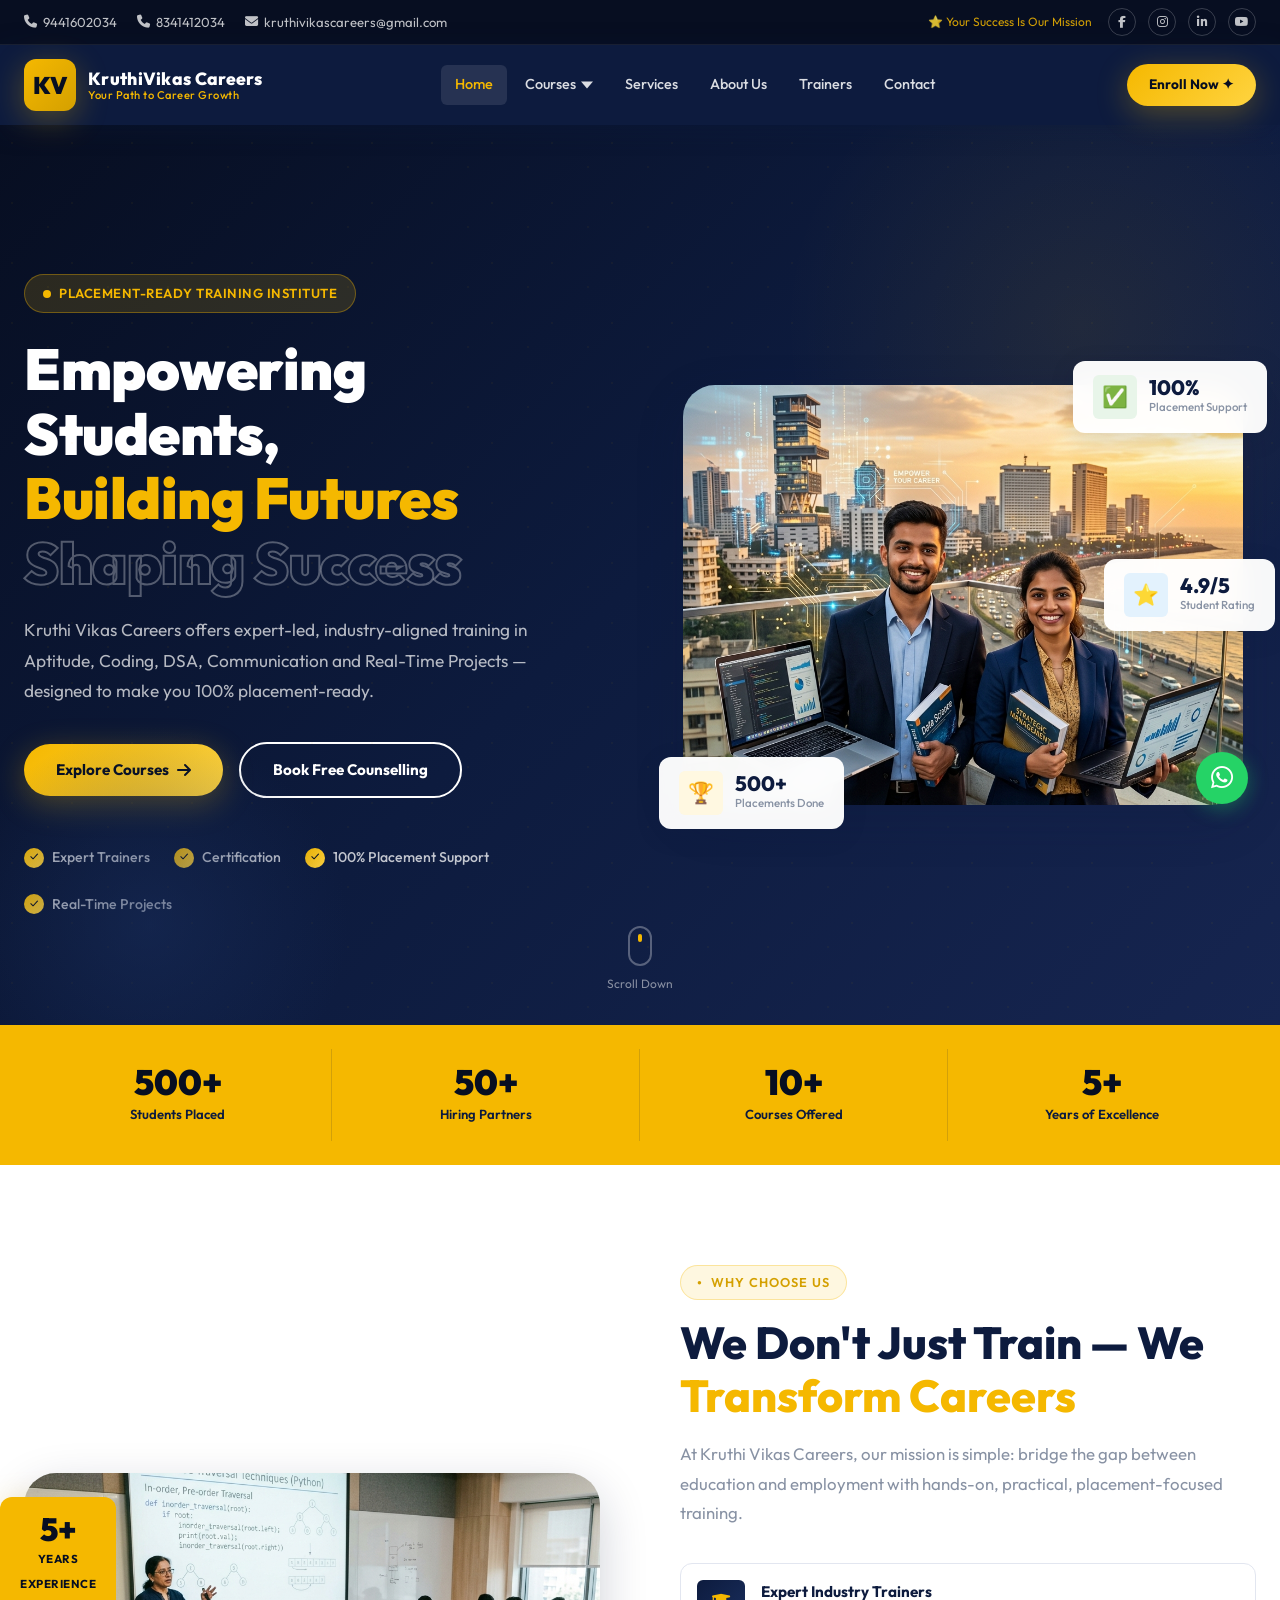
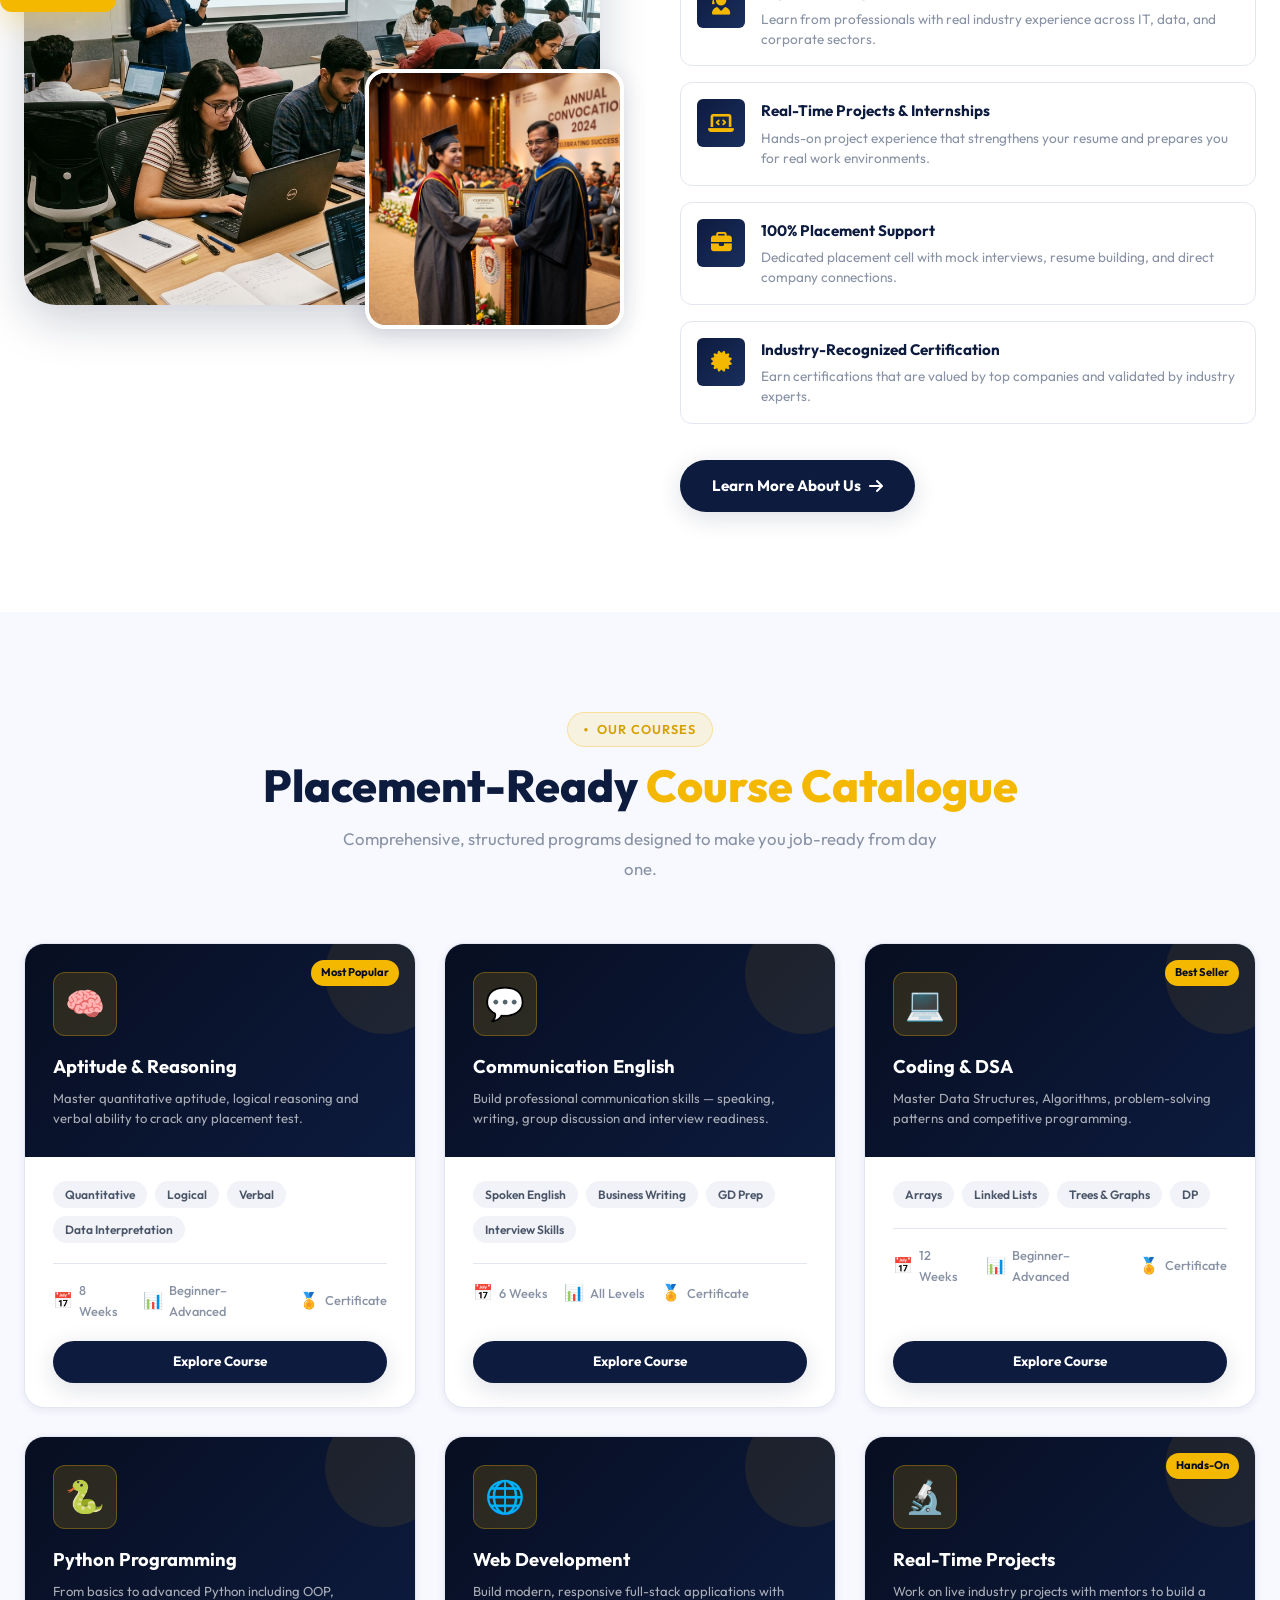
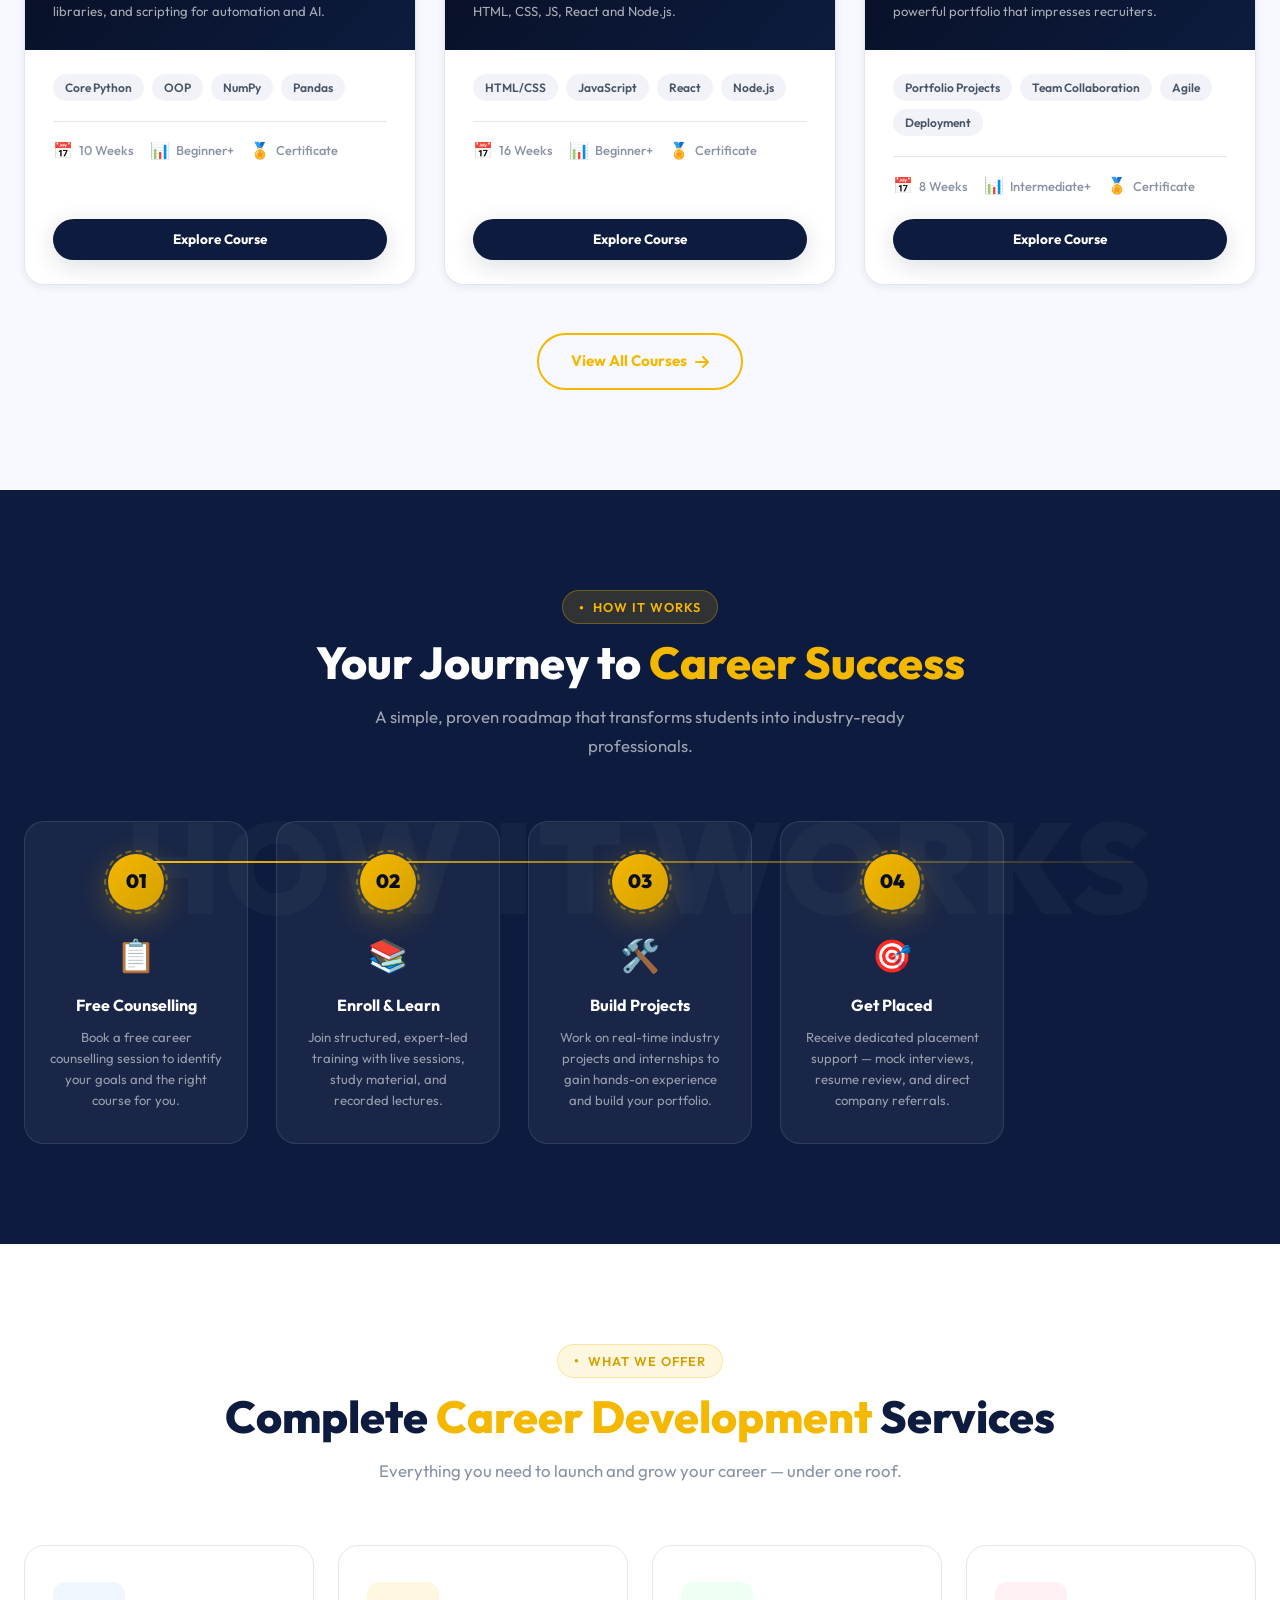
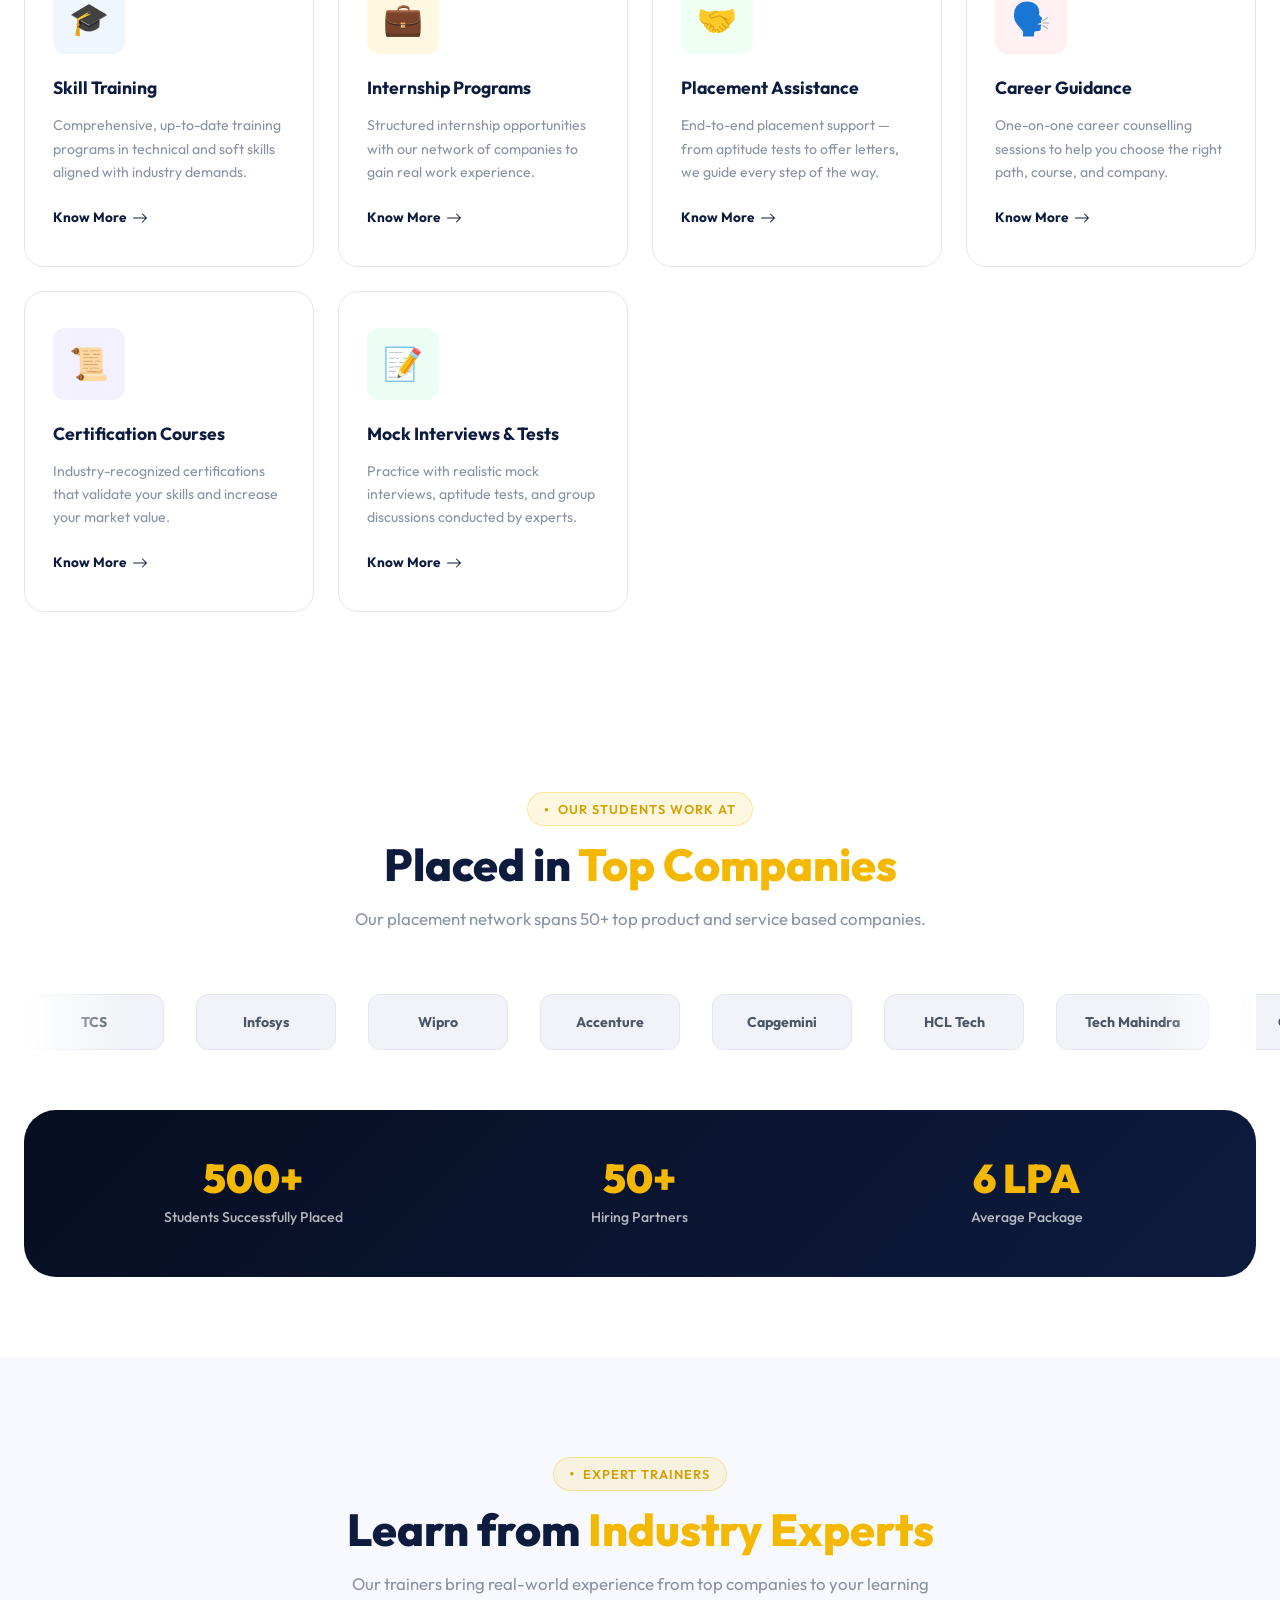
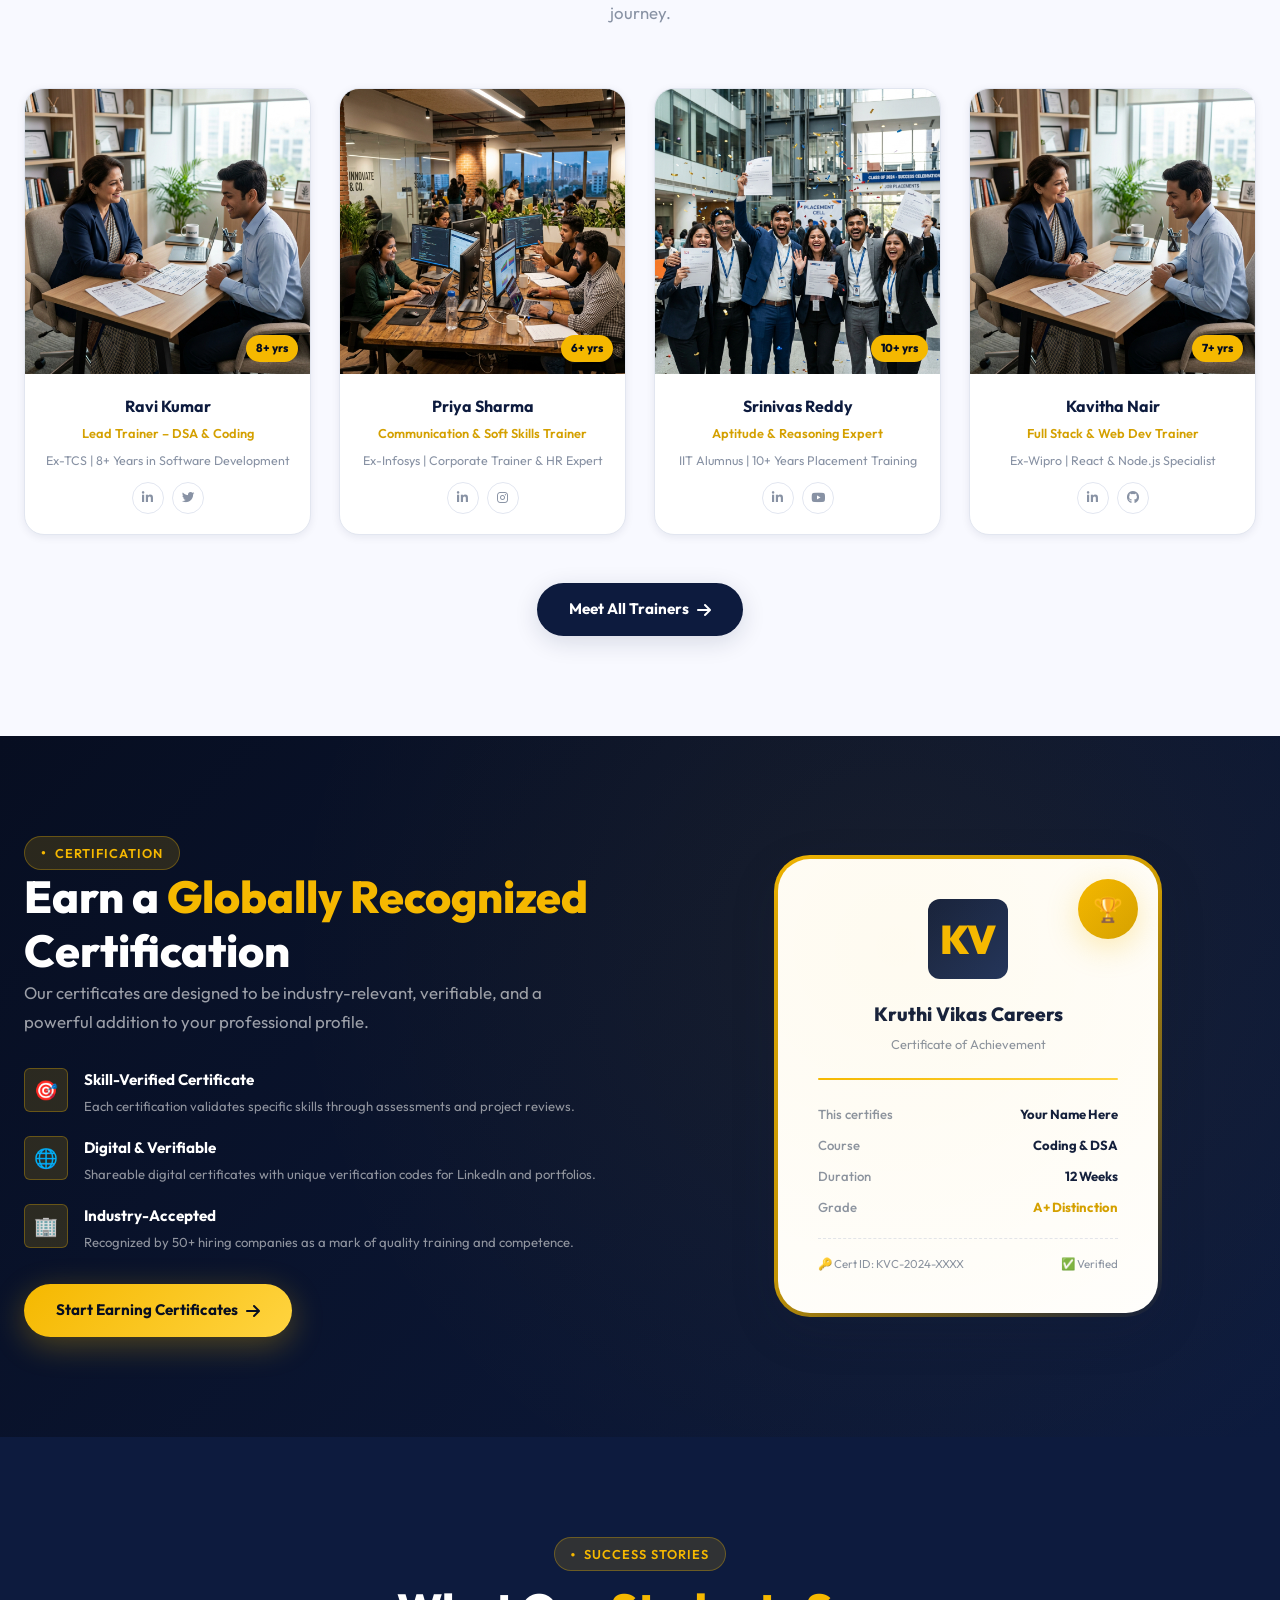
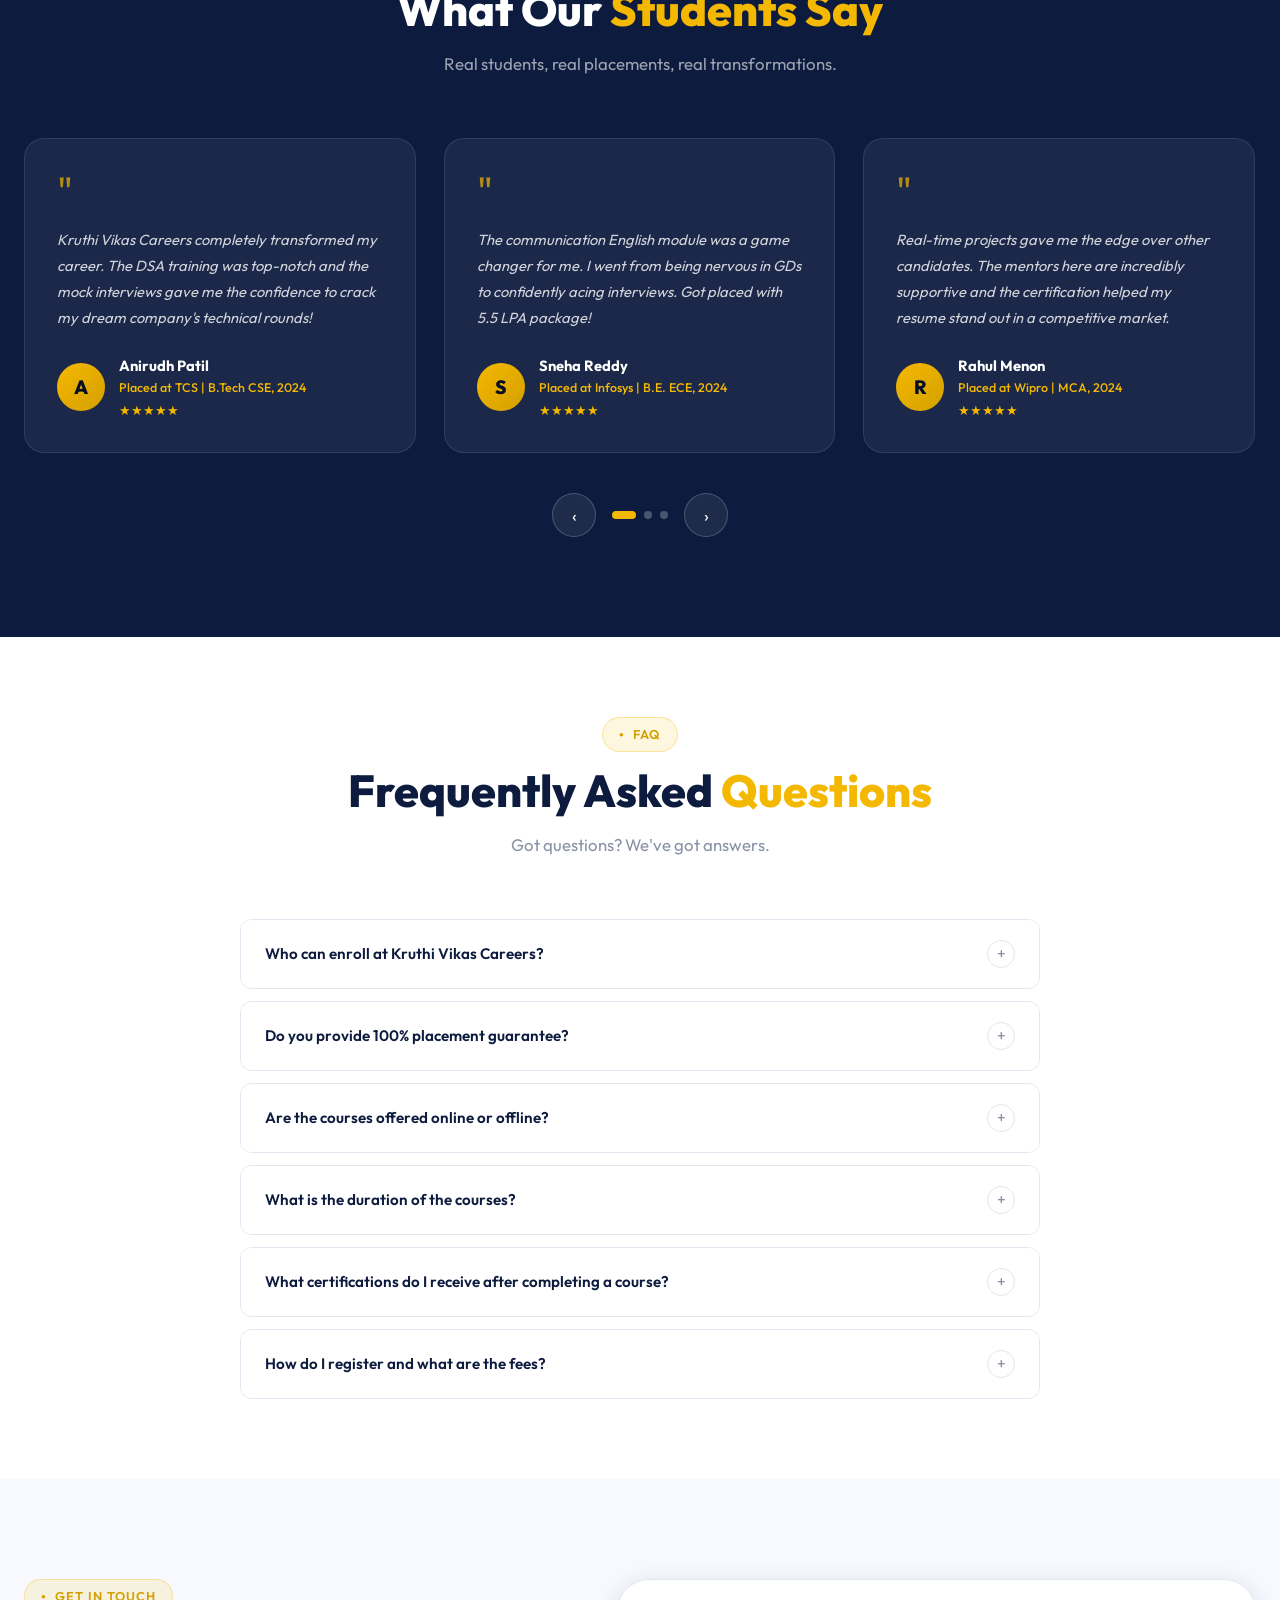
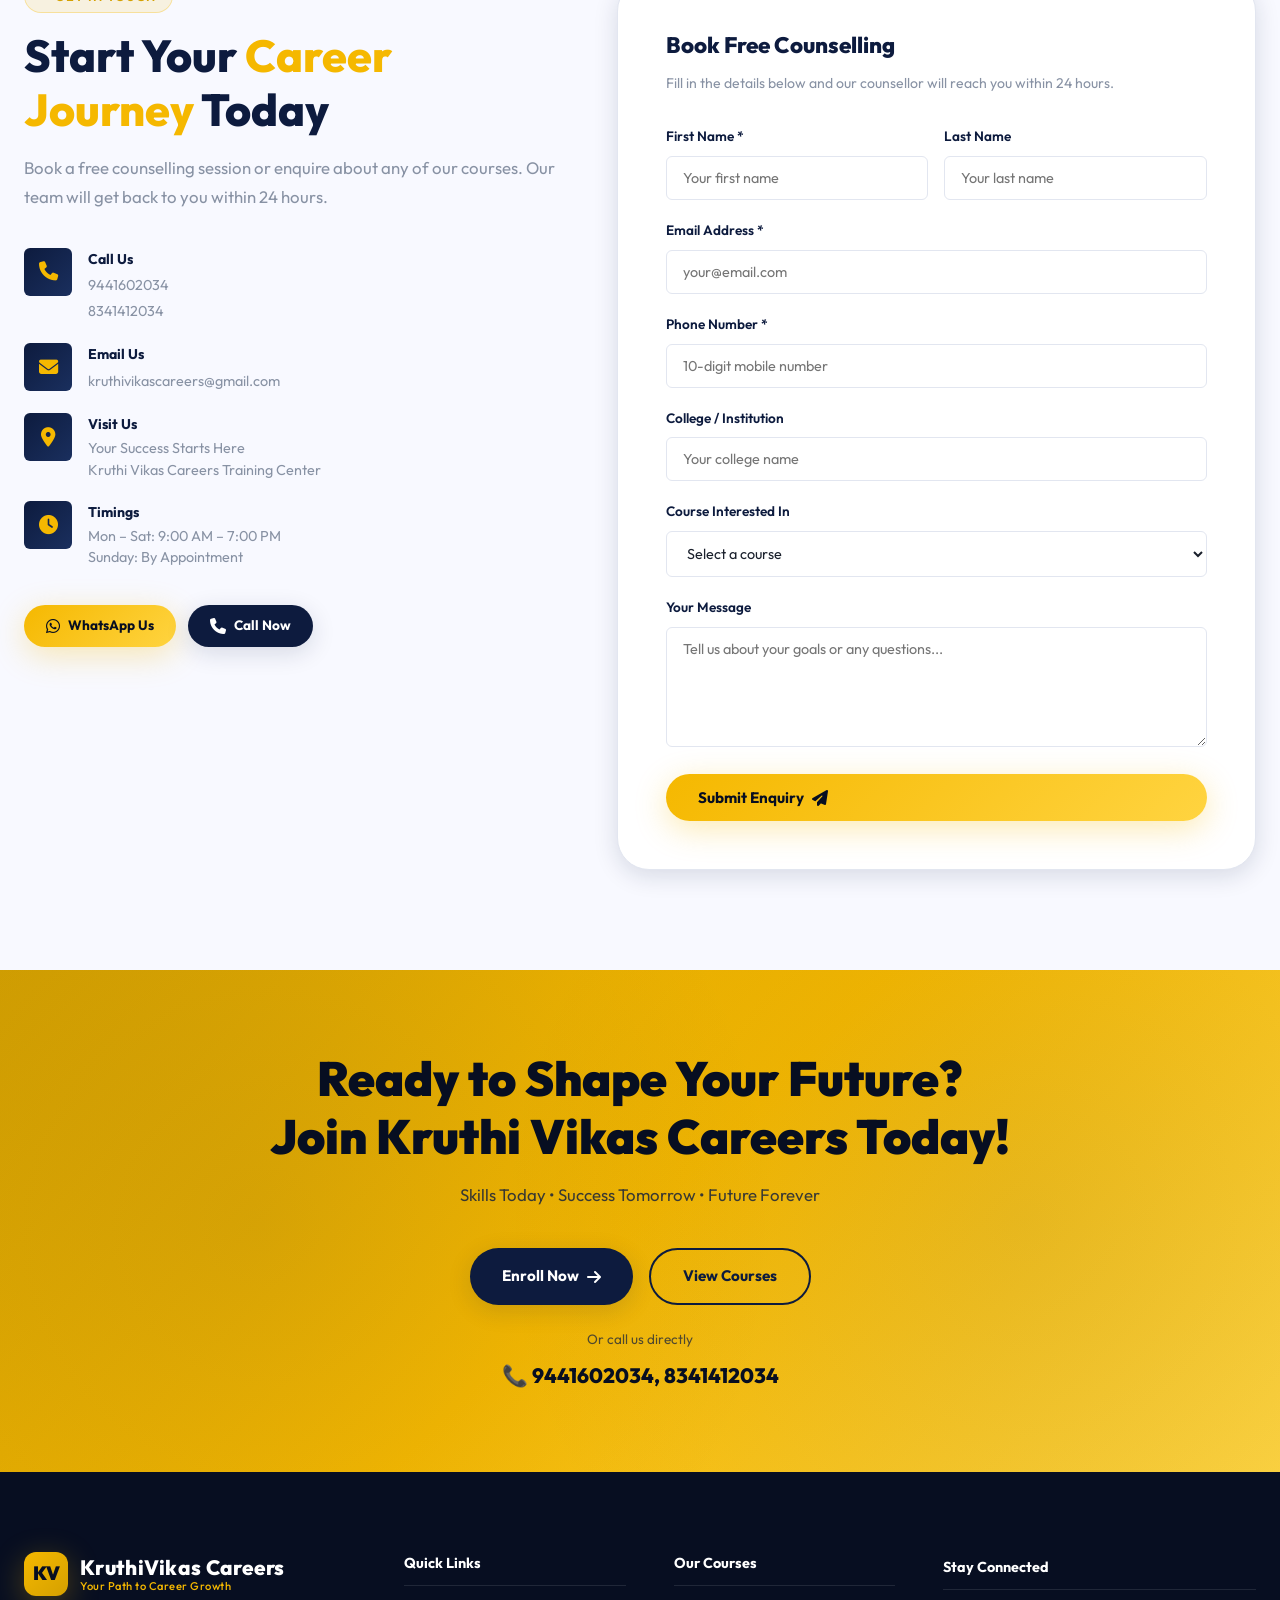
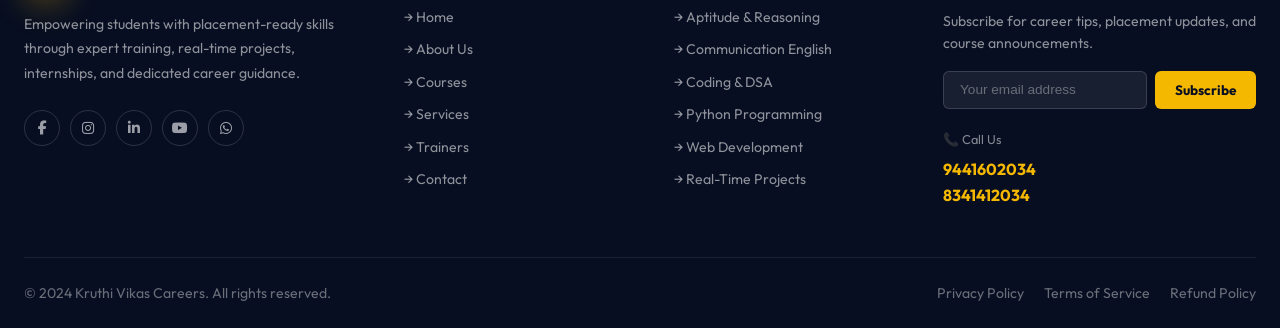
==== index.html @ ca3c44d1 "First Upload" ====
<!DOCTYPE html>
<html lang="en">
<head>
  <meta charset="UTF-8" />
  <meta name="viewport" content="width=device-width, initial-scale=1.0" />
  <title>Kruthi Vikas Careers | Your Path to Career Growth</title>
  <meta name="description" content="Kruthi Vikas Careers offers placement-ready training in Aptitude, Reasoning, English, Coding, DSA, Real-Time Projects, Internships & Career Guidance. Expert trainers, certification courses, 100% placement support." />
  <meta name="keywords" content="placement training, aptitude coaching, DSA course, coding training, career guidance, internship, Kruthi Vikas Careers" />
  <link rel="stylesheet" href="assets/style.css" />
  <!-- Font Awesome CDN -->
  <link rel="stylesheet" href="https://cdnjs.cloudflare.com/ajax/libs/font-awesome/6.5.0/css/all.min.css" />
</head>
<body>

<!-- ── TOP BAR ── -->
<div id="topbar">
  <div class="container">
    <div class="topbar-left">
      <span class="topbar-item"><i class="fa fa-phone"></i> <a href="tel:9441602034">9441602034</a></span>
      <span class="topbar-item"><i class="fa fa-phone"></i> <a href="tel:8341412034">8341412034</a></span>
      <span class="topbar-item"><i class="fa fa-envelope"></i> <a href="mailto:kruthivikascareers@gmail.com">kruthivikascareers@gmail.com</a></span>
    </div>
    <div class="topbar-right">
      <span style="font-size:0.75rem; color:rgba(245,184,0,0.85);">⭐ Your Success Is Our Mission</span>
      <div class="social-links">
        <a href="#" aria-label="Facebook"><i class="fab fa-facebook-f"></i></a>
        <a href="#" aria-label="Instagram"><i class="fab fa-instagram"></i></a>
        <a href="#" aria-label="LinkedIn"><i class="fab fa-linkedin-in"></i></a>
        <a href="#" aria-label="YouTube"><i class="fab fa-youtube"></i></a>
      </div>
    </div>
  </div>
</div>

<!-- ── NAVBAR ── -->
<nav id="navbar">
  <div class="container">
    <div class="nav-inner">
      <!-- Logo -->
      <a href="index.html" class="nav-logo">
        <div class="logo-icon">KV</div>
        <div class="logo-text">
          <span class="name">KruthiVikas Careers</span>
          <span class="tagline">Your Path to Career Growth</span>
        </div>
      </a>

      <!-- Links -->
      <ul class="nav-links">
        <li><a href="index.html" class="active">Home</a></li>
        <li class="nav-dropdown">
          <span class="dropdown-trigger">
            Courses
            <svg viewBox="0 0 10 6" fill="currentColor"><path d="M0 0l5 6 5-6z"/></svg>
          </span>
          <div class="dropdown-menu">
            <a href="courses.html"><span class="dm-icon">🧠</span> Aptitude & Reasoning</a>
            <a href="courses.html"><span class="dm-icon">💬</span> Communication English</a>
            <a href="courses.html"><span class="dm-icon">💻</span> Coding & DSA</a>
            <a href="courses.html"><span class="dm-icon">🔬</span> Real-Time Projects</a>
            <a href="courses.html"><span class="dm-icon">🐍</span> Python & Java</a>
            <a href="courses.html"><span class="dm-icon">🌐</span> Web Development</a>
          </div>
        </li>
        <li><a href="services.html">Services</a></li>
        <li><a href="about.html">About Us</a></li>
        <li><a href="trainers.html">Trainers</a></li>
        <li><a href="contact.html">Contact</a></li>
      </ul>

      <!-- Actions -->
      <div class="nav-actions">
        <a href="contact.html" class="btn btn-primary btn-sm">Enroll Now ✦</a>
        <button class="hamburger" id="hamburger" aria-label="Menu">
          <span></span><span></span><span></span>
        </button>
      </div>
    </div>
  </div>
</nav>

<!-- ── MOBILE NAV ── -->
<div class="mobile-nav" id="mobileNav">
  <div class="mobile-nav-header">
    <a href="index.html" class="nav-logo">
      <div class="logo-icon" style="width:40px;height:40px;font-size:1.1rem;">KV</div>
      <div class="logo-text"><span class="name">KruthiVikas Careers</span></div>
    </a>
    <button class="mobile-nav-close" id="mobileNavClose">✕</button>
  </div>
  <div class="mobile-nav-links">
    <a href="index.html">🏠 Home</a>
    <a href="courses.html">📚 Courses</a>
    <a href="services.html">⚡ Services</a>
    <a href="about.html">ℹ️ About Us</a>
    <a href="trainers.html">👨‍🏫 Trainers</a>
    <a href="contact.html">📞 Contact</a>
  </div>
  <div class="mobile-nav-footer">
    <div class="mobile-nav-cta">
      <a href="contact.html" class="btn btn-primary" style="justify-content:center;">Enroll Now ✦</a>
      <a href="tel:9441602034" class="btn btn-outline" style="justify-content:center;">📞 Call: 9441602034</a>
    </div>
  </div>
</div>

<!-- ── HERO ── -->
<section id="hero">
  <div class="hero-bg-pattern"></div>
  <div class="hero-glow"></div>
  <div class="hero-glow-2"></div>
  <div class="container">
    <div class="hero-inner">

      <!-- Left -->
      <div class="hero-left">
        <div class="hero-badge">
          <div class="pulse"></div>
          Placement-Ready Training Institute
        </div>
        <h1 class="hero-title">
          Empowering Students,
          <span class="line-gold">Building Futures</span>
          <span class="line-outline">Shaping Success</span>
        </h1>
        <p class="hero-subtitle">
          Kruthi Vikas Careers offers expert-led, industry-aligned training in Aptitude, Coding, DSA, Communication and Real-Time Projects — designed to make you 100% placement-ready.
        </p>
        <div class="hero-cta-group">
          <a href="courses.html" class="btn btn-primary">Explore Courses <i class="fa fa-arrow-right"></i></a>
          <a href="contact.html" class="btn btn-outline">Book Free Counselling</a>
        </div>
        <div class="hero-features">
          <span class="hero-feature"><span class="check">✓</span> Expert Trainers</span>
          <span class="hero-feature"><span class="check">✓</span> Certification</span>
          <span class="hero-feature"><span class="check">✓</span> 100% Placement Support</span>
          <span class="hero-feature"><span class="check">✓</span> Real-Time Projects</span>
        </div>
      </div>

      <!-- Right -->
      <div class="hero-right">
        <div class="hero-img-wrap">
          <img src="assets/hero_students.png" alt="Students at Kruthi Vikas Careers" loading="eager" />
          <!-- Floating Stats -->
          <div class="hero-stat-card stat-card-1">
            <div class="stat-icon" style="background:#FFF8E1;">🏆</div>
            <div>
              <div class="stat-val">500+</div>
              <div class="stat-label">Placements Done</div>
            </div>
          </div>
          <div class="hero-stat-card stat-card-2">
            <div class="stat-icon" style="background:#E8F5E9;">✅</div>
            <div>
              <div class="stat-val">100%</div>
              <div class="stat-label">Placement Support</div>
            </div>
          </div>
          <div class="hero-stat-card stat-card-3">
            <div class="stat-icon" style="background:#E3F2FD;">⭐</div>
            <div>
              <div class="stat-val">4.9/5</div>
              <div class="stat-label">Student Rating</div>
            </div>
          </div>
        </div>
      </div>

    </div>
  </div>
  <!-- Scroll Indicator -->
  <div class="scroll-indicator">
    <div class="scroll-dot"></div>
    <span>Scroll Down</span>
  </div>
</section>

<!-- ── STATS STRIP ── -->
<section id="stats-strip">
  <div class="container">
    <div class="stats-grid">
      <div class="stat-item fade-up">
        <div class="stat-num" data-target="500">0+</div>
        <div class="stat-desc">Students Placed</div>
      </div>
      <div class="stat-item fade-up fade-up-delay-1">
        <div class="stat-num" data-target="50">0+</div>
        <div class="stat-desc">Hiring Partners</div>
      </div>
      <div class="stat-item fade-up fade-up-delay-2">
        <div class="stat-num" data-target="10">0+</div>
        <div class="stat-desc">Courses Offered</div>
      </div>
      <div class="stat-item fade-up fade-up-delay-3">
        <div class="stat-num" data-target="5">0+</div>
        <div class="stat-desc">Years of Excellence</div>
      </div>
    </div>
  </div>
</section>

<!-- ── WHY CHOOSE US ── -->
<section id="why-us">
  <div class="container">
    <div class="why-us-inner">
      <!-- Image Side -->
      <div class="why-us-img-wrap fade-up">
        <img class="main-img" src="assets/training_classroom.png" alt="Training at Kruthi Vikas Careers" loading="lazy" />
        <img class="accent-img" src="assets/certification_award.png" alt="Certification" loading="lazy" />
        <div class="exp-badge">
          <span class="num">5+</span>
          <span class="label">Years<br>Experience</span>
        </div>
      </div>

      <!-- Content Side -->
      <div class="why-us-content">
        <div class="section-tag">Why Choose Us</div>
        <h2 class="section-title">We Don't Just Train — We <span class="highlight">Transform Careers</span></h2>
        <p class="section-subtitle">At Kruthi Vikas Careers, our mission is simple: bridge the gap between education and employment with hands-on, practical, placement-focused training.</p>

        <div class="usp-list">
          <div class="usp-item fade-up">
            <div class="usp-icon"><i class="fa fa-user-graduate"></i></div>
            <div class="usp-text">
              <h4>Expert Industry Trainers</h4>
              <p>Learn from professionals with real industry experience across IT, data, and corporate sectors.</p>
            </div>
          </div>
          <div class="usp-item fade-up fade-up-delay-1">
            <div class="usp-icon"><i class="fa fa-laptop-code"></i></div>
            <div class="usp-text">
              <h4>Real-Time Projects & Internships</h4>
              <p>Hands-on project experience that strengthens your resume and prepares you for real work environments.</p>
            </div>
          </div>
          <div class="usp-item fade-up fade-up-delay-2">
            <div class="usp-icon"><i class="fa fa-briefcase"></i></div>
            <div class="usp-text">
              <h4>100% Placement Support</h4>
              <p>Dedicated placement cell with mock interviews, resume building, and direct company connections.</p>
            </div>
          </div>
          <div class="usp-item fade-up fade-up-delay-3">
            <div class="usp-icon"><i class="fa fa-certificate"></i></div>
            <div class="usp-text">
              <h4>Industry-Recognized Certification</h4>
              <p>Earn certifications that are valued by top companies and validated by industry experts.</p>
            </div>
          </div>
        </div>

        <a href="about.html" class="btn btn-navy">Learn More About Us <i class="fa fa-arrow-right"></i></a>
      </div>
    </div>
  </div>
</section>

<!-- ── COURSES ── -->
<section id="courses">
  <div class="container">
    <div class="section-header fade-up">
      <div class="section-tag">Our Courses</div>
      <h2 class="section-title">Placement-Ready <span class="highlight">Course Catalogue</span></h2>
      <p class="section-subtitle">Comprehensive, structured programs designed to make you job-ready from day one.</p>
    </div>

    <div class="courses-grid">

      <!-- Aptitude & Reasoning -->
      <div class="course-card fade-up">
        <div class="course-card-header">
          <div class="course-badge">Most Popular</div>
          <div class="course-icon-wrap">🧠</div>
          <h3>Aptitude & Reasoning</h3>
          <p>Master quantitative aptitude, logical reasoning and verbal ability to crack any placement test.</p>
        </div>
        <div class="course-card-body">
          <div class="course-topics">
            <span class="topic-tag">Quantitative</span>
            <span class="topic-tag">Logical</span>
            <span class="topic-tag">Verbal</span>
            <span class="topic-tag">Data Interpretation</span>
          </div>
          <div class="course-meta">
            <div class="meta-item"><span class="m-icon">📅</span> 8 Weeks</div>
            <div class="meta-item"><span class="m-icon">📊</span> Beginner–Advanced</div>
            <div class="meta-item"><span class="m-icon">🏅</span> Certificate</div>
          </div>
          <a href="courses.html" class="btn btn-navy btn-sm">Explore Course</a>
        </div>
      </div>

      <!-- Communication English -->
      <div class="course-card fade-up fade-up-delay-1">
        <div class="course-card-header">
          <div class="course-icon-wrap">💬</div>
          <h3>Communication English</h3>
          <p>Build professional communication skills — speaking, writing, group discussion and interview readiness.</p>
        </div>
        <div class="course-card-body">
          <div class="course-topics">
            <span class="topic-tag">Spoken English</span>
            <span class="topic-tag">Business Writing</span>
            <span class="topic-tag">GD Prep</span>
            <span class="topic-tag">Interview Skills</span>
          </div>
          <div class="course-meta">
            <div class="meta-item"><span class="m-icon">📅</span> 6 Weeks</div>
            <div class="meta-item"><span class="m-icon">📊</span> All Levels</div>
            <div class="meta-item"><span class="m-icon">🏅</span> Certificate</div>
          </div>
          <a href="courses.html" class="btn btn-navy btn-sm">Explore Course</a>
        </div>
      </div>

      <!-- Coding & DSA -->
      <div class="course-card fade-up fade-up-delay-2">
        <div class="course-card-header">
          <div class="course-badge">Best Seller</div>
          <div class="course-icon-wrap">💻</div>
          <h3>Coding & DSA</h3>
          <p>Master Data Structures, Algorithms, problem-solving patterns and competitive programming.</p>
        </div>
        <div class="course-card-body">
          <div class="course-topics">
            <span class="topic-tag">Arrays</span>
            <span class="topic-tag">Linked Lists</span>
            <span class="topic-tag">Trees & Graphs</span>
            <span class="topic-tag">DP</span>
          </div>
          <div class="course-meta">
            <div class="meta-item"><span class="m-icon">📅</span> 12 Weeks</div>
            <div class="meta-item"><span class="m-icon">📊</span> Beginner–Advanced</div>
            <div class="meta-item"><span class="m-icon">🏅</span> Certificate</div>
          </div>
          <a href="courses.html" class="btn btn-navy btn-sm">Explore Course</a>
        </div>
      </div>

      <!-- Python -->
      <div class="course-card fade-up">
        <div class="course-card-header">
          <div class="course-icon-wrap">🐍</div>
          <h3>Python Programming</h3>
          <p>From basics to advanced Python including OOP, libraries, and scripting for automation and AI.</p>
        </div>
        <div class="course-card-body">
          <div class="course-topics">
            <span class="topic-tag">Core Python</span>
            <span class="topic-tag">OOP</span>
            <span class="topic-tag">NumPy</span>
            <span class="topic-tag">Pandas</span>
          </div>
          <div class="course-meta">
            <div class="meta-item"><span class="m-icon">📅</span> 10 Weeks</div>
            <div class="meta-item"><span class="m-icon">📊</span> Beginner+</div>
            <div class="meta-item"><span class="m-icon">🏅</span> Certificate</div>
          </div>
          <a href="courses.html" class="btn btn-navy btn-sm">Explore Course</a>
        </div>
      </div>

      <!-- Web Development -->
      <div class="course-card fade-up fade-up-delay-1">
        <div class="course-card-header">
          <div class="course-icon-wrap">🌐</div>
          <h3>Web Development</h3>
          <p>Build modern, responsive full-stack applications with HTML, CSS, JS, React and Node.js.</p>
        </div>
        <div class="course-card-body">
          <div class="course-topics">
            <span class="topic-tag">HTML/CSS</span>
            <span class="topic-tag">JavaScript</span>
            <span class="topic-tag">React</span>
            <span class="topic-tag">Node.js</span>
          </div>
          <div class="course-meta">
            <div class="meta-item"><span class="m-icon">📅</span> 16 Weeks</div>
            <div class="meta-item"><span class="m-icon">📊</span> Beginner+</div>
            <div class="meta-item"><span class="m-icon">🏅</span> Certificate</div>
          </div>
          <a href="courses.html" class="btn btn-navy btn-sm">Explore Course</a>
        </div>
      </div>

      <!-- Real-Time Projects -->
      <div class="course-card fade-up fade-up-delay-2">
        <div class="course-card-header">
          <div class="course-badge">Hands-On</div>
          <div class="course-icon-wrap">🔬</div>
          <h3>Real-Time Projects</h3>
          <p>Work on live industry projects with mentors to build a powerful portfolio that impresses recruiters.</p>
        </div>
        <div class="course-card-body">
          <div class="course-topics">
            <span class="topic-tag">Portfolio Projects</span>
            <span class="topic-tag">Team Collaboration</span>
            <span class="topic-tag">Agile</span>
            <span class="topic-tag">Deployment</span>
          </div>
          <div class="course-meta">
            <div class="meta-item"><span class="m-icon">📅</span> 8 Weeks</div>
            <div class="meta-item"><span class="m-icon">📊</span> Intermediate+</div>
            <div class="meta-item"><span class="m-icon">🏅</span> Certificate</div>
          </div>
          <a href="courses.html" class="btn btn-navy btn-sm">Explore Course</a>
        </div>
      </div>

    </div>

    <div style="text-align:center;margin-top:48px;">
      <a href="courses.html" class="btn btn-gold-outline">View All Courses <i class="fa fa-arrow-right"></i></a>
    </div>
  </div>
</section>

<!-- ── HOW IT WORKS ── -->
<section id="process">
  <div class="container">
    <div class="section-header fade-up">
      <div class="section-tag">How It Works</div>
      <h2 class="section-title" style="color:var(--white);">Your Journey to <span class="highlight">Career Success</span></h2>
      <p class="section-subtitle" style="color:rgba(255,255,255,0.6);">A simple, proven roadmap that transforms students into industry-ready professionals.</p>
    </div>

    <div class="process-grid">
      <div class="process-line"></div>

      <div class="process-card fade-up">
        <div class="step-num">01</div>
        <div class="process-icon">📋</div>
        <h3>Free Counselling</h3>
        <p>Book a free career counselling session to identify your goals and the right course for you.</p>
      </div>

      <div class="process-card fade-up fade-up-delay-1">
        <div class="step-num">02</div>
        <div class="process-icon">📚</div>
        <h3>Enroll & Learn</h3>
        <p>Join structured, expert-led training with live sessions, study material, and recorded lectures.</p>
      </div>

      <div class="process-card fade-up fade-up-delay-2">
        <div class="step-num">03</div>
        <div class="process-icon">🛠️</div>
        <h3>Build Projects</h3>
        <p>Work on real-time industry projects and internships to gain hands-on experience and build your portfolio.</p>
      </div>

      <div class="process-card fade-up fade-up-delay-3">
        <div class="step-num">04</div>
        <div class="process-icon">🎯</div>
        <h3>Get Placed</h3>
        <p>Receive dedicated placement support — mock interviews, resume review, and direct company referrals.</p>
      </div>
    </div>
  </div>
</section>

<!-- ── SERVICES ── -->
<section id="services">
  <div class="container">
    <div class="section-header fade-up">
      <div class="section-tag">What We Offer</div>
      <h2 class="section-title">Complete <span class="highlight">Career Development</span> Services</h2>
      <p class="section-subtitle">Everything you need to launch and grow your career — under one roof.</p>
    </div>

    <div class="services-grid">

      <div class="service-card fade-up">
        <div class="service-icon-wrap" style="background:#EFF6FF;">🎓</div>
        <h3>Skill Training</h3>
        <p>Comprehensive, up-to-date training programs in technical and soft skills aligned with industry demands.</p>
        <a href="services.html" class="service-link">Know More <svg viewBox="0 0 16 16" fill="currentColor"><path d="M1 8a.5.5 0 0 1 .5-.5h11.793l-3.147-3.146a.5.5 0 0 1 .708-.708l4 4a.5.5 0 0 1 0 .708l-4 4a.5.5 0 0 1-.708-.708L13.293 8.5H1.5A.5.5 0 0 1 1 8z"/></svg></a>
      </div>

      <div class="service-card fade-up fade-up-delay-1">
        <div class="service-icon-wrap" style="background:#FFF8E1;">💼</div>
        <h3>Internship Programs</h3>
        <p>Structured internship opportunities with our network of companies to gain real work experience.</p>
        <a href="services.html" class="service-link">Know More <svg viewBox="0 0 16 16" fill="currentColor"><path d="M1 8a.5.5 0 0 1 .5-.5h11.793l-3.147-3.146a.5.5 0 0 1 .708-.708l4 4a.5.5 0 0 1 0 .708l-4 4a.5.5 0 0 1-.708-.708L13.293 8.5H1.5A.5.5 0 0 1 1 8z"/></svg></a>
      </div>

      <div class="service-card fade-up fade-up-delay-2">
        <div class="service-icon-wrap" style="background:#F0FFF4;">🤝</div>
        <h3>Placement Assistance</h3>
        <p>End-to-end placement support — from aptitude tests to offer letters, we guide every step of the way.</p>
        <a href="services.html" class="service-link">Know More <svg viewBox="0 0 16 16" fill="currentColor"><path d="M1 8a.5.5 0 0 1 .5-.5h11.793l-3.147-3.146a.5.5 0 0 1 .708-.708l4 4a.5.5 0 0 1 0 .708l-4 4a.5.5 0 0 1-.708-.708L13.293 8.5H1.5A.5.5 0 0 1 1 8z"/></svg></a>
      </div>

      <div class="service-card fade-up">
        <div class="service-icon-wrap" style="background:#FFF0F3;">🗣️</div>
        <h3>Career Guidance</h3>
        <p>One-on-one career counselling sessions to help you choose the right path, course, and company.</p>
        <a href="services.html" class="service-link">Know More <svg viewBox="0 0 16 16" fill="currentColor"><path d="M1 8a.5.5 0 0 1 .5-.5h11.793l-3.147-3.146a.5.5 0 0 1 .708-.708l4 4a.5.5 0 0 1 0 .708l-4 4a.5.5 0 0 1-.708-.708L13.293 8.5H1.5A.5.5 0 0 1 1 8z"/></svg></a>
      </div>

      <div class="service-card fade-up fade-up-delay-1">
        <div class="service-icon-wrap" style="background:#F3F0FF;">📜</div>
        <h3>Certification Courses</h3>
        <p>Industry-recognized certifications that validate your skills and increase your market value.</p>
        <a href="services.html" class="service-link">Know More <svg viewBox="0 0 16 16" fill="currentColor"><path d="M1 8a.5.5 0 0 1 .5-.5h11.793l-3.147-3.146a.5.5 0 0 1 .708-.708l4 4a.5.5 0 0 1 0 .708l-4 4a.5.5 0 0 1-.708-.708L13.293 8.5H1.5A.5.5 0 0 1 1 8z"/></svg></a>
      </div>

      <div class="service-card fade-up fade-up-delay-2">
        <div class="service-icon-wrap" style="background:#ECFDF5;">📝</div>
        <h3>Mock Interviews & Tests</h3>
        <p>Practice with realistic mock interviews, aptitude tests, and group discussions conducted by experts.</p>
        <a href="services.html" class="service-link">Know More <svg viewBox="0 0 16 16" fill="currentColor"><path d="M1 8a.5.5 0 0 1 .5-.5h11.793l-3.147-3.146a.5.5 0 0 1 .708-.708l4 4a.5.5 0 0 1 0 .708l-4 4a.5.5 0 0 1-.708-.708L13.293 8.5H1.5A.5.5 0 0 1 1 8z"/></svg></a>
      </div>

    </div>
  </div>
</section>

<!-- ── PLACEMENT COMPANIES ── -->
<section id="placements">
  <div class="container">
    <div class="section-header fade-up">
      <div class="section-tag">Our Students Work At</div>
      <h2 class="section-title">Placed in <span class="highlight">Top Companies</span></h2>
      <p class="section-subtitle">Our placement network spans 50+ top product and service based companies.</p>
    </div>

    <div class="companies-marquee">
      <div class="marquee-track">
        <div class="company-logo">TCS</div>
        <div class="company-logo">Infosys</div>
        <div class="company-logo">Wipro</div>
        <div class="company-logo">Accenture</div>
        <div class="company-logo">Capgemini</div>
        <div class="company-logo">HCL Tech</div>
        <div class="company-logo">Tech Mahindra</div>
        <div class="company-logo">Cognizant</div>
        <div class="company-logo">Mphasis</div>
        <div class="company-logo">L&T Infotech</div>
        <div class="company-logo">Mindtree</div>
        <div class="company-logo">Hexaware</div>
        <!-- Duplicate for seamless loop -->
        <div class="company-logo">TCS</div>
        <div class="company-logo">Infosys</div>
        <div class="company-logo">Wipro</div>
        <div class="company-logo">Accenture</div>
        <div class="company-logo">Capgemini</div>
        <div class="company-logo">HCL Tech</div>
        <div class="company-logo">Tech Mahindra</div>
        <div class="company-logo">Cognizant</div>
        <div class="company-logo">Mphasis</div>
        <div class="company-logo">L&T Infotech</div>
        <div class="company-logo">Mindtree</div>
        <div class="company-logo">Hexaware</div>
      </div>
    </div>

    <div class="placement-stats fade-up">
      <div class="placement-stat-item">
        <span class="num">500+</span>
        <div class="label">Students Successfully Placed</div>
      </div>
      <div class="placement-stat-item">
        <span class="num">50+</span>
        <div class="label">Hiring Partners</div>
      </div>
      <div class="placement-stat-item">
        <span class="num">6 LPA</span>
        <div class="label">Average Package</div>
      </div>
    </div>
  </div>
</section>

<!-- ── TRAINERS ── -->
<section id="trainers">
  <div class="container">
    <div class="section-header fade-up">
      <div class="section-tag">Expert Trainers</div>
      <h2 class="section-title">Learn from <span class="highlight">Industry Experts</span></h2>
      <p class="section-subtitle">Our trainers bring real-world experience from top companies to your learning journey.</p>
    </div>

    <div class="trainers-grid">

      <div class="trainer-card fade-up">
        <div class="trainer-img-wrap">
          <img src="assets/career_guidance.png" alt="Trainer" loading="lazy" />
          <span class="trainer-exp-badge">8+ yrs</span>
        </div>
        <div class="trainer-info">
          <h3>Ravi Kumar</h3>
          <div class="designation">Lead Trainer – DSA & Coding</div>
          <div class="expertise">Ex-TCS | 8+ Years in Software Development</div>
          <div class="trainer-social">
            <a href="#" aria-label="LinkedIn"><i class="fab fa-linkedin-in"></i></a>
            <a href="#" aria-label="Twitter"><i class="fab fa-twitter"></i></a>
          </div>
        </div>
      </div>

      <div class="trainer-card fade-up fade-up-delay-1">
        <div class="trainer-img-wrap" style="background:linear-gradient(135deg,#1A2F5E,#2A3F6E);">
          <img src="assets/internship_work.png" alt="Trainer" loading="lazy" />
          <span class="trainer-exp-badge">6+ yrs</span>
        </div>
        <div class="trainer-info">
          <h3>Priya Sharma</h3>
          <div class="designation">Communication & Soft Skills Trainer</div>
          <div class="expertise">Ex-Infosys | Corporate Trainer & HR Expert</div>
          <div class="trainer-social">
            <a href="#" aria-label="LinkedIn"><i class="fab fa-linkedin-in"></i></a>
            <a href="#" aria-label="Instagram"><i class="fab fa-instagram"></i></a>
          </div>
        </div>
      </div>

      <div class="trainer-card fade-up fade-up-delay-2">
        <div class="trainer-img-wrap">
          <img src="assets/placement_success.png" alt="Trainer" loading="lazy" />
          <span class="trainer-exp-badge">10+ yrs</span>
        </div>
        <div class="trainer-info">
          <h3>Srinivas Reddy</h3>
          <div class="designation">Aptitude & Reasoning Expert</div>
          <div class="expertise">IIT Alumnus | 10+ Years Placement Training</div>
          <div class="trainer-social">
            <a href="#" aria-label="LinkedIn"><i class="fab fa-linkedin-in"></i></a>
            <a href="#" aria-label="YouTube"><i class="fab fa-youtube"></i></a>
          </div>
        </div>
      </div>

      <div class="trainer-card fade-up fade-up-delay-3">
        <div class="trainer-img-wrap" style="background:linear-gradient(135deg,#162550,#1A2F5E);">
          <img src="assets/career_guidance.png" alt="Trainer" loading="lazy" />
          <span class="trainer-exp-badge">7+ yrs</span>
        </div>
        <div class="trainer-info">
          <h3>Kavitha Nair</h3>
          <div class="designation">Full Stack & Web Dev Trainer</div>
          <div class="expertise">Ex-Wipro | React & Node.js Specialist</div>
          <div class="trainer-social">
            <a href="#" aria-label="LinkedIn"><i class="fab fa-linkedin-in"></i></a>
            <a href="#" aria-label="GitHub"><i class="fab fa-github"></i></a>
          </div>
        </div>
      </div>

    </div>

    <div style="text-align:center;margin-top:48px;">
      <a href="trainers.html" class="btn btn-navy">Meet All Trainers <i class="fa fa-arrow-right"></i></a>
    </div>
  </div>
</section>

<!-- ── CERTIFICATION ── -->
<section id="certification">
  <div class="container">
    <div class="cert-inner">
      <!-- Left -->
      <div class="cert-content fade-up">
        <div class="section-tag">Certification</div>
        <h2 class="section-title" style="color:var(--white);">Earn a <span class="highlight">Globally Recognized</span> Certification</h2>
        <p class="section-subtitle" style="color:rgba(255,255,255,0.6);">Our certificates are designed to be industry-relevant, verifiable, and a powerful addition to your professional profile.</p>

        <div class="cert-features">
          <div class="cert-feature">
            <div class="cf-icon">🎯</div>
            <div>
              <h4>Skill-Verified Certificate</h4>
              <p>Each certification validates specific skills through assessments and project reviews.</p>
            </div>
          </div>
          <div class="cert-feature">
            <div class="cf-icon">🌐</div>
            <div>
              <h4>Digital & Verifiable</h4>
              <p>Shareable digital certificates with unique verification codes for LinkedIn and portfolios.</p>
            </div>
          </div>
          <div class="cert-feature">
            <div class="cf-icon">🏢</div>
            <div>
              <h4>Industry-Accepted</h4>
              <p>Recognized by 50+ hiring companies as a mark of quality training and competence.</p>
            </div>
          </div>
        </div>

        <a href="contact.html" class="btn btn-primary">Start Earning Certificates <i class="fa fa-arrow-right"></i></a>
      </div>

      <!-- Right: Certificate mockup -->
      <div class="cert-img-wrap fade-up fade-up-delay-1">
        <div class="cert-card">
          <div class="cert-stamp">🏆</div>
          <div class="cert-logo-area">KV</div>
          <h3>Kruthi Vikas Careers</h3>
          <p class="cert-sub">Certificate of Achievement</p>
          <div class="cert-divider"></div>
          <div class="cert-fields">
            <div class="cert-field">
              <span class="cf-label">This certifies</span>
              <span class="cf-value">Your Name Here</span>
            </div>
            <div class="cert-field">
              <span class="cf-label">Course</span>
              <span class="cf-value">Coding & DSA</span>
            </div>
            <div class="cert-field">
              <span class="cf-label">Duration</span>
              <span class="cf-value">12 Weeks</span>
            </div>
            <div class="cert-field">
              <span class="cf-label">Grade</span>
              <span class="cf-value" style="color:var(--gold-dark);">A+ Distinction</span>
            </div>
          </div>
          <div style="margin-top:20px;padding-top:16px;border-top:1px dashed var(--gray-200);display:flex;justify-content:space-between;font-size:0.72rem;color:var(--gray-500);">
            <span>🔑 Cert ID: KVC-2024-XXXX</span>
            <span>✅ Verified</span>
          </div>
        </div>
      </div>
    </div>
  </div>
</section>

<!-- ── TESTIMONIALS ── -->
<section id="testimonials">
  <div class="container">
    <div class="section-header fade-up">
      <div class="section-tag">Success Stories</div>
      <h2 class="section-title" style="color:var(--white);">What Our <span class="highlight">Students Say</span></h2>
      <p class="section-subtitle" style="color:rgba(255,255,255,0.6);">Real students, real placements, real transformations.</p>
    </div>

    <div class="testimonials-slider fade-up">
      <div class="testimonials-track" id="testimonialsTrack">

        <div class="testimonial-card">
          <div class="quote-icon">"</div>
          <p class="testimonial-text">Kruthi Vikas Careers completely transformed my career. The DSA training was top-notch and the mock interviews gave me the confidence to crack my dream company's technical rounds!</p>
          <div class="testimonial-author">
            <div class="author-avatar">A</div>
            <div>
              <div class="author-name">Anirudh Patil</div>
              <div class="author-company">Placed at TCS | B.Tech CSE, 2024</div>
              <div class="author-stars">★★★★★</div>
            </div>
          </div>
        </div>

        <div class="testimonial-card">
          <div class="quote-icon">"</div>
          <p class="testimonial-text">The communication English module was a game changer for me. I went from being nervous in GDs to confidently acing interviews. Got placed with 5.5 LPA package!</p>
          <div class="testimonial-author">
            <div class="author-avatar">S</div>
            <div>
              <div class="author-name">Sneha Reddy</div>
              <div class="author-company">Placed at Infosys | B.E. ECE, 2024</div>
              <div class="author-stars">★★★★★</div>
            </div>
          </div>
        </div>

        <div class="testimonial-card">
          <div class="quote-icon">"</div>
          <p class="testimonial-text">Real-time projects gave me the edge over other candidates. The mentors here are incredibly supportive and the certification helped my resume stand out in a competitive market.</p>
          <div class="testimonial-author">
            <div class="author-avatar">R</div>
            <div>
              <div class="author-name">Rahul Menon</div>
              <div class="author-company">Placed at Wipro | MCA, 2024</div>
              <div class="author-stars">★★★★★</div>
            </div>
          </div>
        </div>

        <div class="testimonial-card">
          <div class="quote-icon">"</div>
          <p class="testimonial-text">The aptitude training at Kruthi Vikas is unmatched! I cracked 6 company aptitude tests after this course. The trainer made complex topics very easy to understand.</p>
          <div class="testimonial-author">
            <div class="author-avatar">P</div>
            <div>
              <div class="author-name">Pavani Chandra</div>
              <div class="author-company">Placed at Accenture | B.Tech IT, 2024</div>
              <div class="author-stars">★★★★★</div>
            </div>
          </div>
        </div>

        <div class="testimonial-card">
          <div class="quote-icon">"</div>
          <p class="testimonial-text">Joined the Full Stack Web Development course and it was the best decision. Completed two real projects, built my portfolio, and got an offer within 3 months of completing the course!</p>
          <div class="testimonial-author">
            <div class="author-avatar">V</div>
            <div>
              <div class="author-name">Venkat Sai</div>
              <div class="author-company">Placed at HCL | B.Tech CSE, 2024</div>
              <div class="author-stars">★★★★★</div>
            </div>
          </div>
        </div>

      </div>
    </div>

    <div class="slider-nav">
      <button class="slider-btn" id="prevBtn" aria-label="Previous">‹</button>
      <div class="slider-dots">
        <div class="slider-dot active" data-idx="0"></div>
        <div class="slider-dot" data-idx="1"></div>
        <div class="slider-dot" data-idx="2"></div>
      </div>
      <button class="slider-btn" id="nextBtn" aria-label="Next">›</button>
    </div>
  </div>
</section>

<!-- ── FAQ ── -->
<section id="faq">
  <div class="container">
    <div class="section-header fade-up">
      <div class="section-tag">FAQ</div>
      <h2 class="section-title">Frequently Asked <span class="highlight">Questions</span></h2>
      <p class="section-subtitle">Got questions? We've got answers.</p>
    </div>

    <div class="faq-grid">

      <div class="faq-item">
        <div class="faq-question" onclick="toggleFaq(this)">
          <h4>Who can enroll at Kruthi Vikas Careers?</h4>
          <span class="faq-toggle">+</span>
        </div>
        <div class="faq-answer">
          <p>Any student in their final year, recent graduates (2020–2024 batch), or working professionals looking to upskill are welcome to enroll. We have courses for all levels — from beginners to advanced learners.</p>
        </div>
      </div>

      <div class="faq-item">
        <div class="faq-question" onclick="toggleFaq(this)">
          <h4>Do you provide 100% placement guarantee?</h4>
          <span class="faq-toggle">+</span>
        </div>
        <div class="faq-answer">
          <p>We provide 100% placement support — resume building, mock interviews, aptitude prep, and company referrals. While we cannot guarantee a specific offer, our track record of 500+ placements speaks for itself.</p>
        </div>
      </div>

      <div class="faq-item">
        <div class="faq-question" onclick="toggleFaq(this)">
          <h4>Are the courses offered online or offline?</h4>
          <span class="faq-toggle">+</span>
        </div>
        <div class="faq-answer">
          <p>We offer both online and offline (classroom) training modes. You can choose what works best for you. All sessions are also recorded for future reference.</p>
        </div>
      </div>

      <div class="faq-item">
        <div class="faq-question" onclick="toggleFaq(this)">
          <h4>What is the duration of the courses?</h4>
          <span class="faq-toggle">+</span>
        </div>
        <div class="faq-answer">
          <p>Course duration varies from 6 to 16 weeks depending on the program. We also offer weekend batches and fast-track crash courses for students with limited time.</p>
        </div>
      </div>

      <div class="faq-item">
        <div class="faq-question" onclick="toggleFaq(this)">
          <h4>What certifications do I receive after completing a course?</h4>
          <span class="faq-toggle">+</span>
        </div>
        <div class="faq-answer">
          <p>Upon successful completion and passing assessments, you receive a Kruthi Vikas Careers certificate. This is a digital, verifiable certificate that you can add to your LinkedIn profile and resume.</p>
        </div>
      </div>

      <div class="faq-item">
        <div class="faq-question" onclick="toggleFaq(this)">
          <h4>How do I register and what are the fees?</h4>
          <span class="faq-toggle">+</span>
        </div>
        <div class="faq-answer">
          <p>You can register by filling the contact form below or calling us at 9441602034. Fees vary by course and are structured to be affordable. We also offer EMI options. Contact us for a detailed fee structure.</p>
        </div>
      </div>

    </div>
  </div>
</section>

<!-- ── CONTACT ── -->
<section id="contact">
  <div class="container">
    <div class="contact-inner">
      <!-- Info -->
      <div class="contact-info">
        <div class="section-tag">Get In Touch</div>
        <h2 class="section-title">Start Your <span class="highlight">Career Journey</span> Today</h2>
        <p class="section-subtitle">Book a free counselling session or enquire about any of our courses. Our team will get back to you within 24 hours.</p>

        <div class="contact-details">
          <div class="contact-item">
            <div class="ci-icon"><i class="fa fa-phone"></i></div>
            <div class="ci-content">
              <h4>Call Us</h4>
              <a href="tel:9441602034">9441602034</a><br>
              <a href="tel:8341412034">8341412034</a>
            </div>
          </div>
          <div class="contact-item">
            <div class="ci-icon"><i class="fa fa-envelope"></i></div>
            <div class="ci-content">
              <h4>Email Us</h4>
              <a href="mailto:kruthivikascareers@gmail.com">kruthivikascareers@gmail.com</a>
            </div>
          </div>
          <div class="contact-item">
            <div class="ci-icon"><i class="fa fa-map-marker-alt"></i></div>
            <div class="ci-content">
              <h4>Visit Us</h4>
              <p>Your Success Starts Here<br>Kruthi Vikas Careers Training Center</p>
            </div>
          </div>
          <div class="contact-item">
            <div class="ci-icon"><i class="fa fa-clock"></i></div>
            <div class="ci-content">
              <h4>Timings</h4>
              <p>Mon – Sat: 9:00 AM – 7:00 PM<br>Sunday: By Appointment</p>
            </div>
          </div>
        </div>

        <div style="display:flex;gap:12px;">
          <a href="https://wa.me/919441602034" class="btn btn-primary btn-sm"><i class="fab fa-whatsapp"></i> WhatsApp Us</a>
          <a href="tel:9441602034" class="btn btn-navy btn-sm"><i class="fa fa-phone"></i> Call Now</a>
        </div>
      </div>

      <!-- Form -->
      <div class="contact-form-wrap fade-up">
        <h3>Book Free Counselling</h3>
        <p class="form-subtitle">Fill in the details below and our counsellor will reach you within 24 hours.</p>
        <form id="contactForm" onsubmit="handleSubmit(event)">
          <div class="form-row">
            <div class="form-group">
              <label for="firstName">First Name *</label>
              <input type="text" id="firstName" name="firstName" placeholder="Your first name" required />
            </div>
            <div class="form-group">
              <label for="lastName">Last Name</label>
              <input type="text" id="lastName" name="lastName" placeholder="Your last name" />
            </div>
          </div>
          <div class="form-group">
            <label for="email">Email Address *</label>
            <input type="email" id="email" name="email" placeholder="your@email.com" required />
          </div>
          <div class="form-group">
            <label for="phone">Phone Number *</label>
            <input type="tel" id="phone" name="phone" placeholder="10-digit mobile number" pattern="[0-9]{10}" maxlength="10" required />
          </div>
          <div class="form-group">
            <label for="collegeName">College / Institution</label>
            <input type="text" id="collegeName" name="collegeName" placeholder="Your college name" />
          </div>
          <div class="form-group">
            <label for="course">Course Interested In</label>
            <select id="course" name="course">
              <option value="">Select a course</option>
              <option>Aptitude & Reasoning</option>
              <option>Communication English</option>
              <option>Coding & DSA</option>
              <option>Python Programming</option>
              <option>Web Development</option>
              <option>Real-Time Projects</option>
              <option>All-in-One Placement Package</option>
            </select>
          </div>
          <div class="form-group">
            <label for="message">Your Message</label>
            <textarea id="message" name="message" placeholder="Tell us about your goals or any questions..."></textarea>
          </div>
          <button type="submit" class="btn btn-primary form-submit">Submit Enquiry <i class="fa fa-paper-plane"></i></button>
        </form>
      </div>
    </div>
  </div>
</section>

<!-- ── CTA BANNER ── -->
<section id="cta-banner">
  <div class="container">
    <div class="cta-inner">
      <h2>Ready to Shape Your Future?<br>Join Kruthi Vikas Careers Today!</h2>
      <p>Skills Today • Success Tomorrow • Future Forever</p>
      <div class="cta-buttons">
        <a href="contact.html" class="btn btn-navy">Enroll Now <i class="fa fa-arrow-right"></i></a>
        <a href="courses.html" class="btn btn-outline" style="border-color:var(--navy);color:var(--navy);">View Courses</a>
      </div>
      <div class="cta-phone">
        <span>Or call us directly</span>
        <a href="tel:9441602034" class="phone-num">📞 9441602034, 8341412034</a>
      </div>
    </div>
  </div>
</section>

<!-- ── FOOTER ── -->
<footer>
  <div class="container">
    <div class="footer-main">
      <!-- Brand -->
      <div class="footer-brand">
        <a href="index.html" class="nav-logo">
          <div class="logo-icon" style="width:44px;height:44px;font-size:1.2rem;">KV</div>
          <div class="logo-text">
            <span class="name">KruthiVikas Careers</span>
            <span class="tagline" style="color:var(--gold);">Your Path to Career Growth</span>
          </div>
        </a>
        <p>Empowering students with placement-ready skills through expert training, real-time projects, internships, and dedicated career guidance.</p>
        <div class="footer-social">
          <a href="#" aria-label="Facebook"><i class="fab fa-facebook-f"></i></a>
          <a href="#" aria-label="Instagram"><i class="fab fa-instagram"></i></a>
          <a href="#" aria-label="LinkedIn"><i class="fab fa-linkedin-in"></i></a>
          <a href="#" aria-label="YouTube"><i class="fab fa-youtube"></i></a>
          <a href="https://wa.me/919441602034" aria-label="WhatsApp"><i class="fab fa-whatsapp"></i></a>
        </div>
      </div>

      <!-- Quick Links -->
      <div class="footer-col">
        <h4>Quick Links</h4>
        <ul>
          <li><a href="index.html">→ Home</a></li>
          <li><a href="about.html">→ About Us</a></li>
          <li><a href="courses.html">→ Courses</a></li>
          <li><a href="services.html">→ Services</a></li>
          <li><a href="trainers.html">→ Trainers</a></li>
          <li><a href="contact.html">→ Contact</a></li>
        </ul>
      </div>

      <!-- Courses -->
      <div class="footer-col">
        <h4>Our Courses</h4>
        <ul>
          <li><a href="courses.html">→ Aptitude & Reasoning</a></li>
          <li><a href="courses.html">→ Communication English</a></li>
          <li><a href="courses.html">→ Coding & DSA</a></li>
          <li><a href="courses.html">→ Python Programming</a></li>
          <li><a href="courses.html">→ Web Development</a></li>
          <li><a href="courses.html">→ Real-Time Projects</a></li>
        </ul>
      </div>

      <!-- Newsletter -->
      <div class="footer-col footer-newsletter">
        <h4>Stay Connected</h4>
        <p>Subscribe for career tips, placement updates, and course announcements.</p>
        <div class="newsletter-form">
          <input type="email" id="newsletterEmail" placeholder="Your email address" aria-label="Email for newsletter" />
          <button onclick="subscribeNewsletter()">Subscribe</button>
        </div>
        <div style="margin-top:20px;">
          <p style="margin-bottom:8px;color:rgba(255,255,255,0.5);font-size:0.8rem;">📞 Call Us</p>
          <a href="tel:9441602034" style="color:var(--gold);font-weight:700;font-size:1rem;">9441602034</a><br>
          <a href="tel:8341412034" style="color:var(--gold);font-weight:700;font-size:1rem;">8341412034</a>
        </div>
      </div>
    </div>

    <div class="footer-bottom">
      <p>© 2024 Kruthi Vikas Careers. All rights reserved.</p>
      <div class="footer-links">
        <a href="#">Privacy Policy</a>
        <a href="#">Terms of Service</a>
        <a href="#">Refund Policy</a>
      </div>
    </div>
  </div>
</footer>

<!-- ── FLOATING BUTTONS ── -->
<a href="https://wa.me/919441602034" id="wa-float" aria-label="WhatsApp" title="Chat on WhatsApp">
  <i class="fab fa-whatsapp"></i>
</a>
<button id="scroll-top" aria-label="Scroll to top" onclick="scrollToTop()">
  <i class="fa fa-arrow-up"></i>
</button>

<!-- ── SCRIPTS ── -->
<script>
/* ── Navbar ── */
const navbar   = document.getElementById('navbar');
const hamburger = document.getElementById('hamburger');
const mobileNav = document.getElementById('mobileNav');
const mobileNavClose = document.getElementById('mobileNavClose');

window.addEventListener('scroll', () => {
  if (window.scrollY > 60) {
    navbar.classList.add('scrolled');
    document.getElementById('scroll-top').classList.add('visible');
  } else {
    navbar.classList.remove('scrolled');
    document.getElementById('scroll-top').classList.remove('visible');
  }
});

hamburger.addEventListener('click', () => {
  hamburger.classList.toggle('open');
  mobileNav.classList.toggle('open');
  document.body.style.overflow = mobileNav.classList.contains('open') ? 'hidden' : '';
});
mobileNavClose.addEventListener('click', () => {
  hamburger.classList.remove('open');
  mobileNav.classList.remove('open');
  document.body.style.overflow = '';
});

/* ── Scroll to Top ── */
function scrollToTop() {
  window.scrollTo({ top: 0, behavior: 'smooth' });
}

/* ── Fade Up Observer ── */
const fadeEls = document.querySelectorAll('.fade-up');
const observer = new IntersectionObserver((entries) => {
  entries.forEach(e => { if (e.isIntersecting) e.target.classList.add('visible'); });
}, { threshold: 0.12 });
fadeEls.forEach(el => observer.observe(el));

/* ── Counter Animation ── */
function animateCounter(el, target, suffix='') {
  let start = 0;
  const duration = 1800;
  const step = (timestamp) => {
    if (!start) start = timestamp;
    const progress = Math.min((timestamp - start) / duration, 1);
    const eased = 1 - Math.pow(1 - progress, 3);
    el.textContent = Math.floor(eased * target) + (suffix || '+');
    if (progress < 1) requestAnimationFrame(step);
  };
  requestAnimationFrame(step);
}

const statNums = document.querySelectorAll('.stat-num[data-target]');
const counterObserver = new IntersectionObserver((entries) => {
  entries.forEach(e => {
    if (e.isIntersecting) {
      const target = parseInt(e.target.dataset.target);
      animateCounter(e.target, target);
      counterObserver.unobserve(e.target);
    }
  });
}, { threshold: 0.5 });
statNums.forEach(el => counterObserver.observe(el));

/* ── Testimonials Slider ── */
const track = document.getElementById('testimonialsTrack');
const dots = document.querySelectorAll('.slider-dot');
let currentSlide = 0;
const totalSlides = Math.ceil(track.children.length / getSlidesPerView());

function getSlidesPerView() {
  if (window.innerWidth >= 1024) return 3;
  if (window.innerWidth >= 768) return 2;
  return 1;
}

function goToSlide(idx) {
  const perView = getSlidesPerView();
  const max = Math.ceil(track.children.length / perView) - 1;
  currentSlide = Math.max(0, Math.min(idx, max));
  const cardWidth = track.children[0].offsetWidth + 28;
  track.style.transform = `translateX(-${currentSlide * cardWidth * perView}px)`;
  dots.forEach((d, i) => d.classList.toggle('active', i === currentSlide));
}

document.getElementById('prevBtn').addEventListener('click', () => goToSlide(currentSlide - 1));
document.getElementById('nextBtn').addEventListener('click', () => goToSlide(currentSlide + 1));
dots.forEach(d => d.addEventListener('click', () => goToSlide(parseInt(d.dataset.idx))));

// Auto-play
setInterval(() => {
  const perView = getSlidesPerView();
  const max = Math.ceil(track.children.length / perView) - 1;
  goToSlide(currentSlide >= max ? 0 : currentSlide + 1);
}, 5000);

/* ── FAQ ── */
function toggleFaq(el) {
  const item = el.closest('.faq-item');
  const wasOpen = item.classList.contains('open');
  document.querySelectorAll('.faq-item').forEach(i => i.classList.remove('open'));
  if (!wasOpen) item.classList.add('open');
}

/* ── Form Submit ── */
function handleSubmit(e) {
  e.preventDefault();
  const btn = e.target.querySelector('button[type=submit]');
  btn.textContent = '✅ Enquiry Sent!';
  btn.disabled = true;
  btn.style.background = 'linear-gradient(135deg, #4CAF50, #43A047)';
  btn.style.color = 'white';
  setTimeout(() => {
    btn.textContent = 'Submit Enquiry ✈️';
    btn.disabled = false;
    btn.style.background = '';
    btn.style.color = '';
    e.target.reset();
  }, 3500);
}

/* ── Newsletter ── */
function subscribeNewsletter() {
  const input = document.getElementById('newsletterEmail');
  if (!input.value.includes('@')) { alert('Please enter a valid email.'); return; }
  alert('🎉 Thank you for subscribing! You\'ll receive career updates from Kruthi Vikas Careers.');
  input.value = '';
}
</script>

</body>
</html>
---- assets/style.css ----
/* ==========================================================
   KRUTHI VIKAS CAREERS — Main Stylesheet
   Color Palette: Deep Navy #0D1B3E | Gold #F5B800 | White #FFFFFF
   ========================================================== */

@import url('https://fonts.googleapis.com/css2?family=Outfit:wght@300;400;500;600;700;800;900&family=Poppins:wght@300;400;500;600;700;800&display=swap');

/* ─── CSS Custom Properties ─── */
:root {
  --navy:        #0D1B3E;
  --navy-light:  #1A2F5E;
  --navy-dark:   #070E21;
  --gold:        #F5B800;
  --gold-light:  #FFD440;
  --gold-dark:   #D4A000;
  --white:       #FFFFFF;
  --off-white:   #F8F9FF;
  --gray-100:    #F1F3F8;
  --gray-200:    #E2E6F0;
  --gray-500:    #8892A4;
  --gray-700:    #4A5568;
  --text-dark:   #1A202C;

  --font-main:   'Outfit', sans-serif;
  --font-accent: 'Poppins', sans-serif;

  --radius-sm:   6px;
  --radius-md:   12px;
  --radius-lg:   20px;
  --radius-xl:   32px;
  --radius-full: 9999px;

  --shadow-sm:   0 2px 8px rgba(13,27,62,0.08);
  --shadow-md:   0 6px 24px rgba(13,27,62,0.14);
  --shadow-lg:   0 16px 48px rgba(13,27,62,0.20);
  --shadow-gold: 0 8px 32px rgba(245,184,0,0.30);

  --transition:  all 0.3s cubic-bezier(0.4, 0, 0.2, 1);
  --transition-fast: all 0.15s ease;
}

/* ─── Reset & Base ─── */
*, *::before, *::after { box-sizing: border-box; margin: 0; padding: 0; }

html {
  scroll-behavior: smooth;
  font-size: 16px;
}

body {
  font-family: var(--font-main);
  color: var(--text-dark);
  background: var(--white);
  line-height: 1.6;
  overflow-x: hidden;
}

img { max-width: 100%; height: auto; display: block; }
a  { text-decoration: none; color: inherit; }
ul { list-style: none; }
button { cursor: pointer; border: none; background: none; font-family: inherit; }

.container {
  width: 100%;
  max-width: 1280px;
  margin: 0 auto;
  padding: 0 24px;
}

/* ─── Typography Utilities ─── */
.section-tag {
  display: inline-flex;
  align-items: center;
  gap: 8px;
  background: rgba(245,184,0,0.12);
  color: var(--gold-dark);
  border: 1px solid rgba(245,184,0,0.30);
  padding: 6px 16px;
  border-radius: var(--radius-full);
  font-size: 0.8rem;
  font-weight: 600;
  text-transform: uppercase;
  letter-spacing: 1px;
}
.section-tag::before { content: '●'; font-size: 0.5rem; }

.section-title {
  font-size: clamp(1.8rem, 4vw, 2.8rem);
  font-weight: 800;
  line-height: 1.2;
  color: var(--navy);
}
.section-title .highlight { color: var(--gold); }
.section-title .highlight-white { color: var(--white); }

.section-subtitle {
  font-size: 1.05rem;
  color: var(--gray-500);
  max-width: 600px;
  line-height: 1.75;
}

/* ─── Buttons ─── */
.btn {
  display: inline-flex;
  align-items: center;
  gap: 8px;
  padding: 14px 32px;
  border-radius: var(--radius-full);
  font-size: 0.95rem;
  font-weight: 700;
  transition: var(--transition);
  white-space: nowrap;
}
.btn-primary {
  background: linear-gradient(135deg, var(--gold), var(--gold-light));
  color: var(--navy-dark);
  box-shadow: var(--shadow-gold);
}
.btn-primary:hover {
  background: linear-gradient(135deg, var(--gold-light), var(--gold));
  transform: translateY(-2px);
  box-shadow: 0 12px 40px rgba(245,184,0,0.45);
}
.btn-outline {
  border: 2px solid var(--white);
  color: var(--white);
  background: transparent;
}
.btn-outline:hover {
  background: var(--white);
  color: var(--navy);
}
.btn-navy {
  background: var(--navy);
  color: var(--white);
  box-shadow: var(--shadow-md);
}
.btn-navy:hover {
  background: var(--navy-light);
  transform: translateY(-2px);
}
.btn-gold-outline {
  border: 2px solid var(--gold);
  color: var(--gold);
  background: transparent;
}
.btn-gold-outline:hover {
  background: var(--gold);
  color: var(--navy-dark);
}
.btn-sm { padding: 10px 22px; font-size: 0.85rem; }
.btn svg, .btn i { font-size: 1rem; }

/* ─── Topbar ─── */
#topbar {
  background: var(--navy-dark);
  color: rgba(255,255,255,0.75);
  font-size: 0.82rem;
  padding: 8px 0;
  border-bottom: 1px solid rgba(255,255,255,0.08);
}
#topbar .container {
  display: flex;
  align-items: center;
  justify-content: space-between;
  flex-wrap: wrap;
  gap: 8px;
}
#topbar .topbar-left { display: flex; align-items: center; gap: 20px; flex-wrap: wrap; }
#topbar .topbar-right { display: flex; align-items: center; gap: 16px; }
#topbar a { color: rgba(255,255,255,0.75); transition: var(--transition-fast); }
#topbar a:hover { color: var(--gold); }
#topbar .topbar-item { display: flex; align-items: center; gap: 6px; }
.social-links { display: flex; align-items: center; gap: 12px; }
.social-links a {
  width: 28px; height: 28px;
  display: grid; place-items: center;
  border-radius: 50%;
  border: 1px solid rgba(255,255,255,0.20);
  color: rgba(255,255,255,0.7);
  font-size: 0.75rem;
  transition: var(--transition-fast);
}
.social-links a:hover { background: var(--gold); color: var(--navy-dark); border-color: var(--gold); }

/* ─── Navbar ─── */
#navbar {
  position: sticky;
  top: 0;
  z-index: 1000;
  background: var(--navy);
  box-shadow: 0 4px 24px rgba(13,27,62,0.30);
  transition: var(--transition);
}
#navbar.scrolled {
  background: rgba(13,27,62,0.97);
  backdrop-filter: blur(16px);
}
#navbar .nav-inner {
  display: flex;
  align-items: center;
  justify-content: space-between;
  padding: 14px 0;
  gap: 24px;
}

/* Logo */
.nav-logo { display: flex; align-items: center; gap: 12px; flex-shrink: 0; }
.nav-logo .logo-icon {
  width: 52px; height: 52px;
  background: linear-gradient(135deg, var(--gold), var(--gold-dark));
  border-radius: var(--radius-md);
  display: grid; place-items: center;
  font-size: 1.5rem;
  font-weight: 900;
  color: var(--navy-dark);
  box-shadow: var(--shadow-gold);
}
.nav-logo .logo-text { line-height: 1.2; }
.nav-logo .logo-text .name {
  display: block;
  font-size: 1.1rem;
  font-weight: 800;
  color: var(--white);
  letter-spacing: 0.3px;
}
.nav-logo .logo-text .tagline {
  display: block;
  font-size: 0.7rem;
  color: var(--gold);
  font-weight: 500;
  letter-spacing: 0.5px;
}

/* Nav Links */
.nav-links {
  display: flex;
  align-items: center;
  gap: 4px;
}
.nav-links a, .nav-links .dropdown-trigger {
  color: rgba(255,255,255,0.85);
  font-size: 0.9rem;
  font-weight: 500;
  padding: 8px 14px;
  border-radius: var(--radius-sm);
  transition: var(--transition-fast);
  display: flex;
  align-items: center;
  gap: 5px;
  white-space: nowrap;
}
.nav-links a:hover,
.nav-links a.active,
.nav-links .dropdown-trigger:hover {
  background: rgba(255,255,255,0.1);
  color: var(--gold);
}

/* Dropdown */
.nav-dropdown { position: relative; }
.dropdown-trigger { cursor: pointer; }
.dropdown-trigger svg { width: 12px; height: 12px; transition: transform 0.2s; }
.nav-dropdown:hover .dropdown-trigger svg { transform: rotate(180deg); }
.dropdown-menu {
  position: absolute;
  top: calc(100% + 8px);
  left: 50%;
  transform: translateX(-50%) translateY(8px);
  min-width: 220px;
  background: var(--white);
  border-radius: var(--radius-md);
  box-shadow: var(--shadow-lg);
  border: 1px solid var(--gray-200);
  padding: 8px;
  opacity: 0;
  visibility: hidden;
  transition: all 0.2s ease;
  z-index: 100;
}
.nav-dropdown:hover .dropdown-menu {
  opacity: 1;
  visibility: visible;
  transform: translateX(-50%) translateY(0);
}
.dropdown-menu a {
  display: flex;
  align-items: center;
  gap: 10px;
  padding: 10px 16px;
  border-radius: var(--radius-sm);
  color: var(--navy);
  font-size: 0.88rem;
  font-weight: 500;
}
.dropdown-menu a:hover { background: var(--gray-100); color: var(--gold-dark); }
.dropdown-menu a .dm-icon {
  width: 32px; height: 32px;
  background: var(--gray-100);
  border-radius: 8px;
  display: grid; place-items: center;
  font-size: 1rem;
  flex-shrink: 0;
}

/* Nav Actions */
.nav-actions { display: flex; align-items: center; gap: 12px; flex-shrink: 0; }

/* Hamburger */
.hamburger {
  display: none;
  flex-direction: column;
  gap: 5px;
  padding: 6px;
  cursor: pointer;
  border-radius: var(--radius-sm);
}
.hamburger span {
  display: block;
  width: 24px; height: 2px;
  background: var(--white);
  border-radius: 2px;
  transition: var(--transition);
}
.hamburger.open span:nth-child(1) { transform: translateY(7px) rotate(45deg); }
.hamburger.open span:nth-child(2) { opacity: 0; }
.hamburger.open span:nth-child(3) { transform: translateY(-7px) rotate(-45deg); }

/* Mobile Nav */
.mobile-nav {
  display: none;
  position: fixed;
  top: 0; left: 0;
  width: 100%; height: 100%;
  background: var(--navy-dark);
  z-index: 999;
  flex-direction: column;
  overflow-y: auto;
}
.mobile-nav.open { display: flex; }
.mobile-nav-header {
  display: flex;
  align-items: center;
  justify-content: space-between;
  padding: 20px 24px;
  border-bottom: 1px solid rgba(255,255,255,0.08);
}
.mobile-nav-close {
  width: 40px; height: 40px;
  display: grid; place-items: center;
  color: var(--white);
  font-size: 1.4rem;
  border-radius: 50%;
  border: 1px solid rgba(255,255,255,0.15);
}
.mobile-nav-links { padding: 24px; display: flex; flex-direction: column; gap: 4px; }
.mobile-nav-links a {
  color: rgba(255,255,255,0.85);
  padding: 14px 16px;
  border-radius: var(--radius-sm);
  font-size: 1rem;
  font-weight: 500;
  border-bottom: 1px solid rgba(255,255,255,0.06);
  display: flex;
  align-items: center;
  justify-content: space-between;
}
.mobile-nav-links a:hover { color: var(--gold); background: rgba(255,255,255,0.05); }
.mobile-nav-footer { padding: 24px; margin-top: auto; border-top: 1px solid rgba(255,255,255,0.08); }
.mobile-nav-cta { display: flex; flex-direction: column; gap: 12px; }

/* ─── HERO SECTION ─── */
#hero {
  position: relative;
  min-height: 100vh;
  display: flex;
  align-items: center;
  overflow: hidden;
  background: linear-gradient(135deg, var(--navy-dark) 0%, var(--navy) 50%, #162550 100%);
}
.hero-bg-pattern {
  position: absolute;
  inset: 0;
  opacity: 0.04;
  background-image:
    radial-gradient(circle at 20% 30%, var(--gold) 1px, transparent 1px),
    radial-gradient(circle at 80% 70%, var(--gold) 1px, transparent 1px);
  background-size: 60px 60px;
}
.hero-glow {
  position: absolute;
  width: 600px; height: 600px;
  border-radius: 50%;
  background: radial-gradient(circle, rgba(245,184,0,0.08) 0%, transparent 70%);
  top: -100px; right: -100px;
  pointer-events: none;
}
.hero-glow-2 {
  position: absolute;
  width: 400px; height: 400px;
  border-radius: 50%;
  background: radial-gradient(circle, rgba(26,47,94,0.5) 0%, transparent 70%);
  bottom: -100px; left: -50px;
  pointer-events: none;
}

.hero-inner {
  display: grid;
  grid-template-columns: 1fr 1fr;
  gap: 60px;
  align-items: center;
  width: 100%;
  padding: 100px 0 60px;
}

.hero-badge {
  display: inline-flex;
  align-items: center;
  gap: 8px;
  background: rgba(245,184,0,0.15);
  border: 1px solid rgba(245,184,0,0.35);
  color: var(--gold);
  padding: 8px 18px;
  border-radius: var(--radius-full);
  font-size: 0.82rem;
  font-weight: 600;
  letter-spacing: 0.5px;
  text-transform: uppercase;
  margin-bottom: 24px;
  width: fit-content;
}
.hero-badge .pulse {
  width: 8px; height: 8px;
  background: var(--gold);
  border-radius: 50%;
  animation: pulse-anim 1.5s infinite;
}
@keyframes pulse-anim {
  0%, 100% { opacity: 1; transform: scale(1); }
  50% { opacity: 0.5; transform: scale(1.3); }
}

.hero-title {
  font-size: clamp(2.2rem, 5vw, 3.6rem);
  font-weight: 900;
  line-height: 1.12;
  color: var(--white);
  margin-bottom: 20px;
  letter-spacing: -0.5px;
}
.hero-title .line-gold { color: var(--gold); display: block; }
.hero-title .line-outline {
  -webkit-text-stroke: 2px rgba(255,255,255,0.3);
  color: transparent;
  display: block;
}

.hero-subtitle {
  font-size: 1.08rem;
  color: rgba(255,255,255,0.7);
  line-height: 1.75;
  margin-bottom: 36px;
  max-width: 520px;
}

.hero-cta-group {
  display: flex;
  align-items: center;
  gap: 16px;
  flex-wrap: wrap;
  margin-bottom: 48px;
}

.hero-features {
  display: flex;
  gap: 24px;
  flex-wrap: wrap;
}
.hero-feature {
  display: flex;
  align-items: center;
  gap: 8px;
  color: rgba(255,255,255,0.75);
  font-size: 0.88rem;
  font-weight: 500;
}
.hero-feature .check {
  width: 20px; height: 20px;
  background: linear-gradient(135deg, var(--gold), var(--gold-light));
  border-radius: 50%;
  display: grid; place-items: center;
  color: var(--navy-dark);
  font-size: 0.65rem;
  flex-shrink: 0;
}

/* Hero Right */
.hero-right {
  position: relative;
  display: flex;
  justify-content: center;
  align-items: center;
}
.hero-img-wrap {
  position: relative;
  width: 100%;
  max-width: 560px;
}
.hero-img-wrap img {
  width: 100%;
  border-radius: var(--radius-xl);
  box-shadow: var(--shadow-lg);
  object-fit: cover;
  aspect-ratio: 4/3;
}
.hero-stat-card {
  position: absolute;
  background: rgba(255,255,255,0.97);
  backdrop-filter: blur(12px);
  border-radius: var(--radius-md);
  padding: 14px 20px;
  box-shadow: var(--shadow-md);
  display: flex;
  align-items: center;
  gap: 12px;
  animation: float 3s ease-in-out infinite;
}
.hero-stat-card .stat-icon {
  width: 44px; height: 44px;
  border-radius: var(--radius-sm);
  display: grid; place-items: center;
  font-size: 1.3rem;
  flex-shrink: 0;
}
.hero-stat-card .stat-val {
  font-size: 1.3rem;
  font-weight: 800;
  color: var(--navy);
  line-height: 1;
}
.hero-stat-card .stat-label { font-size: 0.72rem; color: var(--gray-500); font-weight: 500; }
.stat-card-1 { bottom: -24px; left: -24px; animation-delay: 0s; }
.stat-card-2 { top: -24px; right: -24px; animation-delay: 1s; }
.stat-card-3 { top: 50%; right: -32px; transform: translateY(-50%); animation-delay: 0.5s; }
@keyframes float {
  0%,100% { transform: translateY(0); }
  50%      { transform: translateY(-8px); }
}
.stat-card-3 { animation-name: float-side; }
@keyframes float-side {
  0%,100% { transform: translateY(-50%) translateX(0); }
  50%      { transform: translateY(-50%) translateX(-6px); }
}

/* Hero Scroll Indicator */
.scroll-indicator {
  position: absolute;
  bottom: 32px;
  left: 50%;
  transform: translateX(-50%);
  display: flex;
  flex-direction: column;
  align-items: center;
  gap: 8px;
  color: rgba(255,255,255,0.5);
  font-size: 0.75rem;
  animation: bounce 2s infinite;
}
.scroll-indicator .scroll-dot {
  width: 24px; height: 40px;
  border: 2px solid rgba(255,255,255,0.3);
  border-radius: 12px;
  display: flex;
  justify-content: center;
  padding-top: 6px;
}
.scroll-indicator .scroll-dot::after {
  content: '';
  width: 4px; height: 8px;
  background: var(--gold);
  border-radius: 2px;
  animation: scroll-down 1.5s infinite;
}
@keyframes scroll-down {
  0%   { transform: translateY(0); opacity: 1; }
  100% { transform: translateY(12px); opacity: 0; }
}
@keyframes bounce { 0%,100%{transform:translateX(-50%) translateY(0)} 50%{transform:translateX(-50%) translateY(-6px)} }

/* ─── STATS STRIP ─── */
#stats-strip {
  background: var(--gold);
  padding: 24px 0;
  overflow: hidden;
}
.stats-grid {
  display: grid;
  grid-template-columns: repeat(4, 1fr);
  gap: 0;
}
.stat-item {
  text-align: center;
  padding: 16px 24px;
  border-right: 1px solid rgba(13,27,62,0.15);
}
.stat-item:last-child { border-right: none; }
.stat-num {
  font-size: 2.2rem;
  font-weight: 900;
  color: var(--navy-dark);
  line-height: 1;
}
.stat-desc { font-size: 0.82rem; color: var(--navy); font-weight: 600; margin-top: 4px; }

/* ─── ABOUT / WHY US ─── */
#why-us {
  padding: 100px 0;
  background: var(--white);
  position: relative;
  overflow: hidden;
}
.why-us-inner {
  display: grid;
  grid-template-columns: 1fr 1fr;
  gap: 80px;
  align-items: center;
}
.why-us-img-wrap {
  position: relative;
}
.why-us-img-wrap .main-img {
  width: 100%;
  border-radius: var(--radius-xl);
  box-shadow: var(--shadow-lg);
  object-fit: cover;
  aspect-ratio: 4/3;
}
.why-us-img-wrap .accent-img {
  position: absolute;
  bottom: -24px;
  right: -24px;
  width: 45%;
  border-radius: var(--radius-lg);
  border: 4px solid var(--white);
  box-shadow: var(--shadow-md);
  object-fit: cover;
  aspect-ratio: 1;
}
.why-us-img-wrap .exp-badge {
  position: absolute;
  top: 24px;
  left: -24px;
  background: var(--gold);
  color: var(--navy-dark);
  padding: 16px 20px;
  border-radius: var(--radius-md);
  text-align: center;
  box-shadow: var(--shadow-gold);
}
.why-us-img-wrap .exp-badge .num {
  display: block;
  font-size: 2rem;
  font-weight: 900;
  line-height: 1;
}
.why-us-img-wrap .exp-badge .label {
  font-size: 0.72rem;
  font-weight: 700;
  text-transform: uppercase;
  letter-spacing: 0.5px;
}

.why-us-content .section-tag { margin-bottom: 16px; }
.why-us-content .section-title { margin-bottom: 16px; }
.why-us-content .section-subtitle { margin-bottom: 36px; }

.usp-list { display: flex; flex-direction: column; gap: 16px; margin-bottom: 36px; }
.usp-item {
  display: flex;
  gap: 16px;
  align-items: flex-start;
  padding: 16px;
  border-radius: var(--radius-md);
  border: 1px solid var(--gray-200);
  transition: var(--transition);
}
.usp-item:hover {
  border-color: var(--gold);
  box-shadow: 0 4px 20px rgba(245,184,0,0.12);
  transform: translateX(4px);
}
.usp-icon {
  width: 48px; height: 48px;
  background: linear-gradient(135deg, var(--navy), var(--navy-light));
  border-radius: var(--radius-sm);
  display: grid; place-items: center;
  font-size: 1.3rem;
  flex-shrink: 0;
  color: var(--gold);
}
.usp-text h4 { font-size: 0.95rem; font-weight: 700; color: var(--navy); margin-bottom: 4px; }
.usp-text p  { font-size: 0.85rem; color: var(--gray-500); line-height: 1.5; }

/* ─── COURSES ─── */
#courses {
  padding: 100px 0;
  background: var(--off-white);
}
.section-header {
  text-align: center;
  margin-bottom: 60px;
}
.section-header .section-tag { margin-bottom: 12px; }
.section-header .section-title { margin-bottom: 12px; }
.section-header .section-subtitle { margin: 0 auto; }

.courses-grid {
  display: grid;
  grid-template-columns: repeat(auto-fill, minmax(300px, 1fr));
  gap: 28px;
}
.course-card {
  background: var(--white);
  border-radius: var(--radius-lg);
  overflow: hidden;
  box-shadow: var(--shadow-sm);
  border: 1px solid var(--gray-200);
  transition: var(--transition);
  display: flex;
  flex-direction: column;
}
.course-card:hover {
  transform: translateY(-6px);
  box-shadow: var(--shadow-lg);
  border-color: transparent;
}
.course-card-header {
  padding: 28px;
  background: linear-gradient(135deg, var(--navy-dark), var(--navy));
  position: relative;
  overflow: hidden;
}
.course-card-header::before {
  content: '';
  position: absolute;
  width: 120px; height: 120px;
  border-radius: 50%;
  background: rgba(245,184,0,0.08);
  top: -30px; right: -30px;
}
.course-icon-wrap {
  width: 64px; height: 64px;
  border-radius: var(--radius-md);
  background: rgba(245,184,0,0.15);
  border: 1px solid rgba(245,184,0,0.3);
  display: grid; place-items: center;
  font-size: 2rem;
  margin-bottom: 16px;
  position: relative;
}
.course-card-header h3 { font-size: 1.15rem; font-weight: 700; color: var(--white); margin-bottom: 8px; }
.course-card-header p  { font-size: 0.82rem; color: rgba(255,255,255,0.65); line-height: 1.5; }
.course-badge {
  position: absolute;
  top: 16px; right: 16px;
  background: var(--gold);
  color: var(--navy-dark);
  font-size: 0.7rem;
  font-weight: 700;
  padding: 4px 10px;
  border-radius: var(--radius-full);
}
.course-card-body {
  padding: 24px 28px;
  flex: 1;
  display: flex;
  flex-direction: column;
}
.course-topics {
  display: flex;
  flex-wrap: wrap;
  gap: 8px;
  margin-bottom: 20px;
}
.topic-tag {
  background: var(--gray-100);
  color: var(--gray-700);
  font-size: 0.75rem;
  font-weight: 600;
  padding: 4px 12px;
  border-radius: var(--radius-full);
}
.course-meta {
  display: flex;
  gap: 16px;
  margin-bottom: 20px;
  padding-top: 16px;
  border-top: 1px solid var(--gray-200);
}
.meta-item {
  display: flex;
  align-items: center;
  gap: 6px;
  font-size: 0.8rem;
  color: var(--gray-500);
  font-weight: 500;
}
.meta-item .m-icon { font-size: 1rem; }
.course-card-body .btn { margin-top: auto; justify-content: center; }

/* ─── PROCESS / HOW IT WORKS ─── */
#process {
  padding: 100px 0;
  background: var(--navy);
  position: relative;
  overflow: hidden;
}
#process::before {
  content: 'HOW IT WORKS';
  position: absolute;
  font-size: clamp(4rem,10vw,9rem);
  font-weight: 900;
  color: rgba(255,255,255,0.03);
  top: 50%;
  left: 50%;
  transform: translate(-50%,-50%);
  white-space: nowrap;
  pointer-events: none;
  letter-spacing: 4px;
}
#process .section-title { color: var(--white); }
#process .section-subtitle { color: rgba(255,255,255,0.6); }
#process .section-tag { background: rgba(245,184,0,0.15); border-color: rgba(245,184,0,0.3); color: var(--gold); }

.process-grid {
  display: grid;
  grid-template-columns: repeat(auto-fill, minmax(220px, 1fr));
  gap: 28px;
  margin-top: 60px;
  position: relative;
}
.process-line {
  position: absolute;
  top: 40px; left: 10%;
  width: 80%;
  height: 2px;
  background: linear-gradient(90deg, var(--gold), rgba(245,184,0,0.1));
  z-index: 0;
}
.process-card {
  position: relative;
  z-index: 1;
  background: rgba(255,255,255,0.05);
  border: 1px solid rgba(255,255,255,0.10);
  border-radius: var(--radius-lg);
  padding: 32px 24px;
  text-align: center;
  transition: var(--transition);
}
.process-card:hover {
  background: rgba(245,184,0,0.08);
  border-color: rgba(245,184,0,0.30);
  transform: translateY(-4px);
}
.step-num {
  width: 56px; height: 56px;
  background: linear-gradient(135deg, var(--gold), var(--gold-dark));
  border-radius: 50%;
  display: grid;
  place-items: center;
  font-size: 1.2rem;
  font-weight: 900;
  color: var(--navy-dark);
  margin: 0 auto 20px;
  box-shadow: var(--shadow-gold);
  position: relative;
}
.step-num::after {
  content: '';
  position: absolute;
  inset: -4px;
  border-radius: 50%;
  border: 2px dashed rgba(245,184,0,0.4);
}
.process-icon { font-size: 2rem; margin-bottom: 12px; }
.process-card h3 { font-size: 1rem; font-weight: 700; color: var(--white); margin-bottom: 8px; }
.process-card p  { font-size: 0.82rem; color: rgba(255,255,255,0.55); line-height: 1.6; }

/* ─── SERVICES (WHAT WE OFFER) ─── */
#services {
  padding: 100px 0;
  background: var(--white);
}
.services-grid {
  display: grid;
  grid-template-columns: repeat(auto-fill, minmax(280px, 1fr));
  gap: 24px;
  margin-top: 60px;
}
.service-card {
  padding: 36px 28px;
  border-radius: var(--radius-lg);
  border: 1px solid var(--gray-200);
  transition: var(--transition);
  position: relative;
  overflow: hidden;
}
.service-card::before {
  content: '';
  position: absolute;
  bottom: 0; left: 0;
  width: 100%; height: 4px;
  background: linear-gradient(90deg, var(--gold), var(--gold-light));
  transform: scaleX(0);
  transform-origin: left;
  transition: transform 0.3s ease;
}
.service-card:hover::before { transform: scaleX(1); }
.service-card:hover {
  box-shadow: var(--shadow-md);
  border-color: var(--gray-200);
  transform: translateY(-4px);
}
.service-icon-wrap {
  width: 72px; height: 72px;
  border-radius: var(--radius-md);
  display: grid; place-items: center;
  font-size: 2rem;
  margin-bottom: 20px;
  transition: var(--transition);
}
.service-card:hover .service-icon-wrap { transform: scale(1.08); }
.service-card h3 { font-size: 1.1rem; font-weight: 700; color: var(--navy); margin-bottom: 12px; }
.service-card p  { font-size: 0.88rem; color: var(--gray-500); line-height: 1.65; margin-bottom: 20px; }
.service-link {
  display: inline-flex;
  align-items: center;
  gap: 6px;
  color: var(--navy);
  font-size: 0.85rem;
  font-weight: 700;
  transition: var(--transition-fast);
}
.service-link:hover { color: var(--gold-dark); gap: 10px; }
.service-link svg { width: 16px; height: 16px; }

/* ─── TRAINERS ─── */
#trainers {
  padding: 100px 0;
  background: var(--off-white);
}
.trainers-grid {
  display: grid;
  grid-template-columns: repeat(auto-fill, minmax(240px, 1fr));
  gap: 28px;
  margin-top: 60px;
}
.trainer-card {
  background: var(--white);
  border-radius: var(--radius-lg);
  overflow: hidden;
  box-shadow: var(--shadow-sm);
  border: 1px solid var(--gray-200);
  transition: var(--transition);
  text-align: center;
}
.trainer-card:hover { transform: translateY(-6px); box-shadow: var(--shadow-md); }
.trainer-img-wrap {
  position: relative;
  overflow: hidden;
  aspect-ratio: 1;
  background: linear-gradient(135deg, var(--navy), var(--navy-light));
}
.trainer-img-wrap img { width: 100%; height: 100%; object-fit: cover; }
.trainer-exp-badge {
  position: absolute;
  bottom: 12px; right: 12px;
  background: var(--gold);
  color: var(--navy-dark);
  font-size: 0.72rem;
  font-weight: 800;
  padding: 4px 10px;
  border-radius: var(--radius-full);
}
.trainer-info { padding: 20px; }
.trainer-info h3 { font-size: 1rem; font-weight: 700; color: var(--navy); margin-bottom: 4px; }
.trainer-info .designation {
  font-size: 0.8rem;
  color: var(--gold-dark);
  font-weight: 600;
  margin-bottom: 8px;
}
.trainer-info .expertise {
  font-size: 0.78rem;
  color: var(--gray-500);
  line-height: 1.5;
}
.trainer-social { display: flex; justify-content: center; gap: 8px; margin-top: 12px; }
.trainer-social a {
  width: 32px; height: 32px;
  border-radius: 50%;
  border: 1px solid var(--gray-200);
  display: grid; place-items: center;
  color: var(--gray-500);
  font-size: 0.78rem;
  transition: var(--transition-fast);
}
.trainer-social a:hover { background: var(--navy); color: var(--white); border-color: var(--navy); }

/* ─── TESTIMONIALS ─── */
#testimonials {
  padding: 100px 0;
  background: var(--navy);
  position: relative;
  overflow: hidden;
}
#testimonials .section-title { color: var(--white); }
#testimonials .section-subtitle { color: rgba(255,255,255,0.55); }
#testimonials .section-tag { background: rgba(245,184,0,0.15); border-color: rgba(245,184,0,0.3); color: var(--gold); }

.testimonials-slider {
  margin-top: 60px;
  position: relative;
  overflow: hidden;
}
.testimonials-track {
  display: flex;
  gap: 28px;
  transition: transform 0.5s cubic-bezier(0.4, 0, 0.2, 1);
}
.testimonial-card {
  flex: 0 0 calc(33.333% - 19px);
  background: rgba(255,255,255,0.06);
  border: 1px solid rgba(255,255,255,0.10);
  border-radius: var(--radius-lg);
  padding: 32px;
  transition: var(--transition);
  min-width: 0;
}
.testimonial-card:hover {
  background: rgba(255,255,255,0.09);
  border-color: rgba(245,184,0,0.25);
}
.quote-icon { font-size: 2.5rem; color: var(--gold); line-height: 1; margin-bottom: 16px; opacity: 0.7; }
.testimonial-text {
  font-size: 0.92rem;
  color: rgba(255,255,255,0.80);
  line-height: 1.75;
  margin-bottom: 24px;
  font-style: italic;
}
.testimonial-author { display: flex; align-items: center; gap: 14px; }
.author-avatar {
  width: 48px; height: 48px;
  border-radius: 50%;
  background: linear-gradient(135deg, var(--gold), var(--gold-dark));
  display: grid; place-items: center;
  font-size: 1.2rem;
  font-weight: 800;
  color: var(--navy-dark);
  flex-shrink: 0;
  overflow: hidden;
}
.author-avatar img { width: 100%; height: 100%; object-fit: cover; }
.author-name { font-size: 0.92rem; font-weight: 700; color: var(--white); }
.author-company { font-size: 0.78rem; color: var(--gold); font-weight: 500; }
.author-stars { color: var(--gold); font-size: 0.8rem; margin-top: 2px; }

.slider-nav {
  display: flex;
  justify-content: center;
  align-items: center;
  gap: 16px;
  margin-top: 40px;
}
.slider-btn {
  width: 44px; height: 44px;
  border-radius: 50%;
  border: 1px solid rgba(255,255,255,0.20);
  background: rgba(255,255,255,0.07);
  color: var(--white);
  display: grid; place-items: center;
  transition: var(--transition-fast);
  font-size: 1.1rem;
}
.slider-btn:hover { background: var(--gold); color: var(--navy-dark); border-color: var(--gold); }
.slider-dots { display: flex; gap: 8px; }
.slider-dot {
  width: 8px; height: 8px;
  border-radius: 50%;
  background: rgba(255,255,255,0.25);
  transition: var(--transition-fast);
  cursor: pointer;
}
.slider-dot.active { background: var(--gold); width: 24px; border-radius: 4px; }

/* ─── PLACEMENT / COMPANIES ─── */
#placements {
  padding: 80px 0;
  background: var(--white);
  overflow: hidden;
}
#placements .section-title { margin-bottom: 12px; }
.companies-marquee {
  margin-top: 48px;
  position: relative;
}
.companies-marquee::before,
.companies-marquee::after {
  content: '';
  position: absolute;
  top: 0; bottom: 0;
  width: 100px;
  z-index: 2;
}
.companies-marquee::before { left: 0; background: linear-gradient(90deg, var(--white), transparent); }
.companies-marquee::after  { right: 0; background: linear-gradient(270deg, var(--white), transparent); }
.marquee-track {
  display: flex;
  gap: 32px;
  animation: marquee-scroll 20s linear infinite;
  width: max-content;
}
.marquee-track:hover { animation-play-state: paused; }
@keyframes marquee-scroll {
  from { transform: translateX(0); }
  to   { transform: translateX(-50%); }
}
.company-logo {
  background: var(--gray-100);
  border: 1px solid var(--gray-200);
  border-radius: var(--radius-md);
  padding: 16px 28px;
  display: flex;
  align-items: center;
  justify-content: center;
  font-size: 0.88rem;
  font-weight: 700;
  color: var(--gray-700);
  white-space: nowrap;
  min-width: 140px;
  transition: var(--transition-fast);
}
.company-logo:hover { background: var(--navy); color: var(--white); border-color: var(--navy); }
.placement-stats {
  display: grid;
  grid-template-columns: repeat(3, 1fr);
  gap: 24px;
  margin-top: 60px;
  padding: 48px;
  background: linear-gradient(135deg, var(--navy-dark), var(--navy));
  border-radius: var(--radius-xl);
}
.placement-stat-item { text-align: center; }
.placement-stat-item .num {
  font-size: 2.5rem;
  font-weight: 900;
  color: var(--gold);
  line-height: 1;
  display: block;
  margin-bottom: 8px;
}
.placement-stat-item .label {
  font-size: 0.88rem;
  color: rgba(255,255,255,0.7);
  font-weight: 500;
}

/* ─── CERTIFICATION ─── */
#certification {
  padding: 100px 0;
  background: linear-gradient(135deg, var(--navy-dark), var(--navy));
  position: relative;
  overflow: hidden;
}
#certification::after {
  content: '';
  position: absolute;
  inset: 0;
  background-image: radial-gradient(circle at 70% 30%, rgba(245,184,0,0.06) 0%, transparent 60%);
  pointer-events: none;
}
.cert-inner {
  display: grid;
  grid-template-columns: 1fr 1fr;
  gap: 80px;
  align-items: center;
}
#certification .section-title { color: var(--white); }
#certification .section-subtitle { color: rgba(255,255,255,0.6); }
#certification .section-tag { background: rgba(245,184,0,0.15); border-color: rgba(245,184,0,0.3); color: var(--gold); }
.cert-features { margin: 32px 0; display: flex; flex-direction: column; gap: 20px; }
.cert-feature {
  display: flex;
  gap: 16px;
  align-items: flex-start;
}
.cert-feature .cf-icon {
  width: 44px; height: 44px;
  background: rgba(245,184,0,0.15);
  border: 1px solid rgba(245,184,0,0.30);
  border-radius: var(--radius-sm);
  display: grid; place-items: center;
  font-size: 1.2rem;
  flex-shrink: 0;
}
.cert-feature h4 { font-size: 0.95rem; font-weight: 700; color: var(--white); margin-bottom: 4px; }
.cert-feature p  { font-size: 0.82rem; color: rgba(255,255,255,0.55); line-height: 1.5; }
.cert-img-wrap {
  position: relative;
  display: flex;
  justify-content: center;
}
.cert-card {
  background: var(--white);
  border-radius: var(--radius-xl);
  padding: 40px;
  box-shadow: var(--shadow-lg);
  text-align: center;
  position: relative;
  max-width: 380px;
  width: 100%;
}
.cert-card::before {
  content: '';
  position: absolute;
  inset: -4px;
  border-radius: calc(var(--radius-xl) + 4px);
  background: linear-gradient(135deg, var(--gold), var(--gold-dark), var(--navy));
  z-index: -1;
}
.cert-logo-area {
  width: 80px; height: 80px;
  background: linear-gradient(135deg, var(--navy), var(--navy-light));
  border-radius: var(--radius-md);
  display: grid; place-items: center;
  margin: 0 auto 20px;
  font-size: 2.5rem;
  font-weight: 900;
  color: var(--gold);
}
.cert-card h3 { font-size: 1.2rem; font-weight: 800; color: var(--navy); margin-bottom: 4px; }
.cert-card .cert-sub { font-size: 0.8rem; color: var(--gray-500); margin-bottom: 24px; }
.cert-divider {
  height: 2px;
  background: linear-gradient(90deg, var(--gold), var(--gold-light));
  border-radius: 2px;
  margin-bottom: 24px;
}
.cert-fields { display: flex; flex-direction: column; gap: 10px; text-align: left; }
.cert-field { display: flex; justify-content: space-between; font-size: 0.82rem; }
.cf-label { color: var(--gray-500); font-weight: 500; }
.cf-value { color: var(--navy); font-weight: 700; }
.cert-stamp {
  position: absolute;
  top: 20px; right: 20px;
  width: 60px; height: 60px;
  background: linear-gradient(135deg, var(--gold), var(--gold-dark));
  border-radius: 50%;
  display: grid; place-items: center;
  font-size: 1.5rem;
  box-shadow: var(--shadow-gold);
}

/* ─── CONTACT / CTA ─── */
#contact {
  padding: 100px 0;
  background: var(--off-white);
}
.contact-inner {
  display: grid;
  grid-template-columns: 1fr 1.2fr;
  gap: 60px;
  align-items: start;
}
.contact-info .section-tag { margin-bottom: 16px; }
.contact-info .section-title { margin-bottom: 16px; }
.contact-info .section-subtitle { margin-bottom: 36px; }
.contact-details { display: flex; flex-direction: column; gap: 20px; margin-bottom: 36px; }
.contact-item {
  display: flex;
  gap: 16px;
  align-items: flex-start;
}
.ci-icon {
  width: 48px; height: 48px;
  background: linear-gradient(135deg, var(--navy), var(--navy-light));
  border-radius: var(--radius-sm);
  display: grid; place-items: center;
  font-size: 1.2rem;
  color: var(--gold);
  flex-shrink: 0;
}
.ci-content h4 { font-size: 0.88rem; font-weight: 700; color: var(--navy); margin-bottom: 2px; }
.ci-content p, .ci-content a {
  font-size: 0.9rem;
  color: var(--gray-500);
  line-height: 1.5;
}
.ci-content a:hover { color: var(--navy); }

.contact-form-wrap {
  background: var(--white);
  border-radius: var(--radius-xl);
  padding: 48px;
  box-shadow: var(--shadow-md);
  border: 1px solid var(--gray-200);
}
.contact-form-wrap h3 {
  font-size: 1.4rem;
  font-weight: 800;
  color: var(--navy);
  margin-bottom: 8px;
}
.contact-form-wrap .form-subtitle {
  font-size: 0.88rem;
  color: var(--gray-500);
  margin-bottom: 32px;
}
.form-row { display: grid; grid-template-columns: 1fr 1fr; gap: 16px; }
.form-group { margin-bottom: 20px; }
.form-group label {
  display: block;
  font-size: 0.85rem;
  font-weight: 600;
  color: var(--navy);
  margin-bottom: 8px;
}
.form-group input,
.form-group select,
.form-group textarea {
  width: 100%;
  padding: 12px 16px;
  border: 1.5px solid var(--gray-200);
  border-radius: var(--radius-sm);
  font-family: var(--font-main);
  font-size: 0.9rem;
  color: var(--text-dark);
  transition: var(--transition-fast);
  background: var(--white);
  outline: none;
}
.form-group input:focus,
.form-group select:focus,
.form-group textarea:focus {
  border-color: var(--navy);
  box-shadow: 0 0 0 3px rgba(13,27,62,0.08);
}
.form-group textarea { resize: vertical; min-height: 120px; }
.form-submit { width: 100%; }

/* ─── FAQ ─── */
#faq {
  padding: 80px 0;
  background: var(--white);
}
.faq-grid {
  max-width: 800px;
  margin: 48px auto 0;
  display: flex;
  flex-direction: column;
  gap: 12px;
}
.faq-item {
  border: 1px solid var(--gray-200);
  border-radius: var(--radius-md);
  overflow: hidden;
  transition: var(--transition-fast);
}
.faq-item.open { border-color: var(--navy); }
.faq-question {
  display: flex;
  justify-content: space-between;
  align-items: center;
  padding: 20px 24px;
  cursor: pointer;
  gap: 16px;
  background: var(--white);
  transition: var(--transition-fast);
}
.faq-question:hover { background: var(--gray-100); }
.faq-question h4 { font-size: 0.95rem; font-weight: 600; color: var(--navy); }
.faq-toggle {
  width: 28px; height: 28px;
  border-radius: 50%;
  border: 1.5px solid var(--gray-200);
  display: grid; place-items: center;
  font-size: 1rem;
  color: var(--gray-500);
  flex-shrink: 0;
  transition: var(--transition);
}
.faq-item.open .faq-toggle {
  background: var(--navy);
  border-color: var(--navy);
  color: var(--white);
  transform: rotate(45deg);
}
.faq-answer {
  max-height: 0;
  overflow: hidden;
  transition: max-height 0.3s ease, padding 0.3s ease;
}
.faq-item.open .faq-answer { max-height: 300px; }
.faq-answer p {
  padding: 0 24px 20px;
  font-size: 0.9rem;
  color: var(--gray-500);
  line-height: 1.75;
  border-top: 1px solid var(--gray-200);
  padding-top: 16px;
}

/* ─── CTA BANNER ─── */
#cta-banner {
  padding: 80px 0;
  background: linear-gradient(135deg, var(--gold-dark), var(--gold), var(--gold-light));
  position: relative;
  overflow: hidden;
}
#cta-banner::before {
  content: '';
  position: absolute;
  inset: 0;
  background-image: radial-gradient(circle at 20% 50%, rgba(13,27,62,0.08) 0%, transparent 50%),
                    radial-gradient(circle at 80% 50%, rgba(13,27,62,0.08) 0%, transparent 50%);
}
.cta-inner {
  position: relative;
  text-align: center;
}
.cta-inner h2 {
  font-size: clamp(1.8rem, 4vw, 3rem);
  font-weight: 900;
  color: var(--navy-dark);
  margin-bottom: 16px;
  line-height: 1.2;
}
.cta-inner p {
  font-size: 1.05rem;
  color: var(--navy);
  opacity: 0.8;
  margin-bottom: 40px;
  max-width: 600px;
  margin-left: auto;
  margin-right: auto;
}
.cta-buttons { display: flex; gap: 16px; justify-content: center; flex-wrap: wrap; }
.cta-phone {
  display: flex;
  flex-direction: column;
  align-items: center;
  gap: 8px;
  margin-top: 24px;
}
.cta-phone span { font-size: 0.85rem; color: var(--navy); opacity: 0.7; }
.cta-phone .phone-num {
  font-size: 1.3rem;
  font-weight: 800;
  color: var(--navy-dark);
  display: flex;
  align-items: center;
  gap: 8px;
}

/* ─── FOOTER ─── */
footer {
  background: var(--navy-dark);
  color: rgba(255,255,255,0.7);
  font-size: 0.88rem;
}
.footer-main {
  padding: 80px 0 48px;
  display: grid;
  grid-template-columns: 1.5fr 1fr 1fr 1.2fr;
  gap: 48px;
}
.footer-brand .logo-text .name { font-size: 1.3rem; }
.footer-brand p {
  margin: 16px 0 24px;
  line-height: 1.75;
  color: rgba(255,255,255,0.55);
}
.footer-social { display: flex; gap: 10px; }
.footer-social a {
  width: 36px; height: 36px;
  border-radius: 50%;
  border: 1px solid rgba(255,255,255,0.15);
  display: grid; place-items: center;
  color: rgba(255,255,255,0.6);
  transition: var(--transition-fast);
}
.footer-social a:hover { background: var(--gold); color: var(--navy-dark); border-color: var(--gold); }
.footer-col h4 {
  font-size: 0.9rem;
  font-weight: 700;
  color: var(--white);
  margin-bottom: 20px;
  padding-bottom: 10px;
  border-bottom: 1px solid rgba(255,255,255,0.1);
}
.footer-col ul { display: flex; flex-direction: column; gap: 10px; }
.footer-col ul li a {
  color: rgba(255,255,255,0.55);
  transition: var(--transition-fast);
  display: flex; align-items: center; gap: 6px;
}
.footer-col ul li a:hover { color: var(--gold); padding-left: 4px; }
.footer-newsletter { margin-top: 4px; }
.footer-newsletter p { color: rgba(255,255,255,0.55); margin-bottom: 16px; line-height: 1.6; }
.newsletter-form { display: flex; gap: 8px; }
.newsletter-form input {
  flex: 1;
  padding: 10px 16px;
  border: 1px solid rgba(255,255,255,0.15);
  border-radius: var(--radius-sm);
  background: rgba(255,255,255,0.07);
  color: var(--white);
  font-size: 0.85rem;
  outline: none;
}
.newsletter-form input::placeholder { color: rgba(255,255,255,0.35); }
.newsletter-form input:focus { border-color: var(--gold); }
.newsletter-form button {
  padding: 10px 20px;
  background: var(--gold);
  color: var(--navy-dark);
  border-radius: var(--radius-sm);
  font-size: 0.85rem;
  font-weight: 700;
  transition: var(--transition-fast);
  white-space: nowrap;
}
.newsletter-form button:hover { background: var(--gold-light); }
.footer-bottom {
  border-top: 1px solid rgba(255,255,255,0.08);
  padding: 24px 0;
  display: flex;
  align-items: center;
  justify-content: space-between;
  flex-wrap: wrap;
  gap: 12px;
}
.footer-bottom p { color: rgba(255,255,255,0.4); }
.footer-bottom .footer-links { display: flex; gap: 20px; }
.footer-bottom .footer-links a { color: rgba(255,255,255,0.4); transition: var(--transition-fast); }
.footer-bottom .footer-links a:hover { color: var(--gold); }

/* ─── SCROLL TO TOP ─── */
#scroll-top {
  position: fixed;
  bottom: 32px; right: 32px;
  width: 48px; height: 48px;
  background: linear-gradient(135deg, var(--gold), var(--gold-dark));
  color: var(--navy-dark);
  border-radius: 50%;
  display: grid; place-items: center;
  box-shadow: var(--shadow-gold);
  font-size: 1.2rem;
  opacity: 0;
  visibility: hidden;
  transform: translateY(20px);
  transition: var(--transition);
  z-index: 500;
}
#scroll-top.visible { opacity: 1; visibility: visible; transform: translateY(0); }
#scroll-top:hover { transform: translateY(-3px); }

/* ─── FLOATING WHATSAPP ─── */
#wa-float {
  position: fixed;
  bottom: 96px; right: 32px;
  width: 52px; height: 52px;
  background: #25D366;
  border-radius: 50%;
  display: grid; place-items: center;
  box-shadow: 0 4px 20px rgba(37,211,102,0.4);
  z-index: 500;
  transition: var(--transition);
  font-size: 1.6rem;
  color: var(--white);
}
#wa-float:hover { transform: scale(1.1); }

/* ─── PAGE HEADER (for inner pages) ─── */
.page-header {
  background: linear-gradient(135deg, var(--navy-dark), var(--navy));
  padding: 80px 0 60px;
  text-align: center;
  position: relative;
  overflow: hidden;
}
.page-header::before {
  content: '';
  position: absolute;
  inset: 0;
  background-image: radial-gradient(circle at 30% 70%, rgba(245,184,0,0.06) 0%, transparent 50%);
}
.page-header-inner { position: relative; }
.page-header h1 {
  font-size: clamp(2rem, 5vw, 3rem);
  font-weight: 900;
  color: var(--white);
  margin-bottom: 12px;
}
.page-header h1 span { color: var(--gold); }
.page-header p {
  font-size: 1.05rem;
  color: rgba(255,255,255,0.65);
  max-width: 600px;
  margin: 0 auto 24px;
  line-height: 1.6;
}
.breadcrumb {
  display: flex;
  align-items: center;
  justify-content: center;
  gap: 8px;
  font-size: 0.82rem;
  color: rgba(255,255,255,0.45);
}
.breadcrumb a { color: var(--gold); }
.breadcrumb span.sep { opacity: 0.4; }

/* ─── ANIMATIONS ─── */
.fade-up {
  opacity: 0;
  transform: translateY(30px);
  transition: opacity 0.6s ease, transform 0.6s ease;
}
.fade-up.visible { opacity: 1; transform: translateY(0); }
.fade-up-delay-1 { transition-delay: 0.1s; }
.fade-up-delay-2 { transition-delay: 0.2s; }
.fade-up-delay-3 { transition-delay: 0.3s; }
.fade-up-delay-4 { transition-delay: 0.4s; }

/* ─── RESPONSIVE ─── */
@media (max-width: 1024px) {
  .hero-inner { grid-template-columns: 1fr; gap: 40px; }
  .hero-right { display: none; }
  .hero-inner { text-align: center; }
  .hero-subtitle { margin: 0 auto 36px; }
  .hero-cta-group { justify-content: center; }
  .hero-features { justify-content: center; }
  .why-us-inner { grid-template-columns: 1fr; gap: 40px; }
  .why-us-img-wrap .accent-img { display: none; }
  .cert-inner { grid-template-columns: 1fr; gap: 40px; }
  .contact-inner { grid-template-columns: 1fr; gap: 40px; }
  .footer-main { grid-template-columns: 1fr 1fr; gap: 36px; }
  .testimonial-card { flex: 0 0 calc(50% - 14px); }
  .stat-card-3 { display: none; }
}

@media (max-width: 768px) {
  .nav-links, .nav-actions .btn-primary { display: none; }
  .hamburger { display: flex; }
  .stats-grid { grid-template-columns: repeat(2, 1fr); }
  .stat-item:nth-child(2) { border-right: none; }
  .stat-item:last-child { border-top: 1px solid rgba(13,27,62,0.15); }
  .courses-grid { grid-template-columns: 1fr; }
  .services-grid { grid-template-columns: 1fr; }
  .process-grid { grid-template-columns: repeat(2, 1fr); }
  .process-line { display: none; }
  .trainers-grid { grid-template-columns: repeat(2, 1fr); }
  .testimonial-card { flex: 0 0 100%; }
  .footer-main { grid-template-columns: 1fr; gap: 28px; }
  .footer-bottom { flex-direction: column; text-align: center; }
  .placement-stats { grid-template-columns: 1fr; padding: 32px 24px; gap: 20px; }
  .contact-form-wrap { padding: 28px 20px; }
  .form-row { grid-template-columns: 1fr; }
  .hero-stat-card { display: none; }
  .stat-card-1, .stat-card-2 { display: none; }
  .page-header { padding: 60px 0 40px; }
  .section-header { margin-bottom: 40px; }
  #hero { min-height: auto; padding: 20px 0; }
  .hero-inner { padding: 80px 0 40px; }
  #topbar { display: none; }
  .why-us-img-wrap .exp-badge { display: none; }
}

@media (max-width: 480px) {
  .stats-grid { grid-template-columns: 1fr; }
  .stat-item { border-right: none; border-bottom: 1px solid rgba(13,27,62,0.1); }
  .trainers-grid { grid-template-columns: 1fr; }
  .process-grid { grid-template-columns: 1fr; }
  .courses-grid { grid-template-columns: 1fr; }
  .hero-cta-group { flex-direction: column; align-items: center; }
  .cta-buttons { flex-direction: column; align-items: center; }
  #scroll-top, #wa-float { bottom: 20px; right: 16px; }
  #wa-float { bottom: 76px; }
}
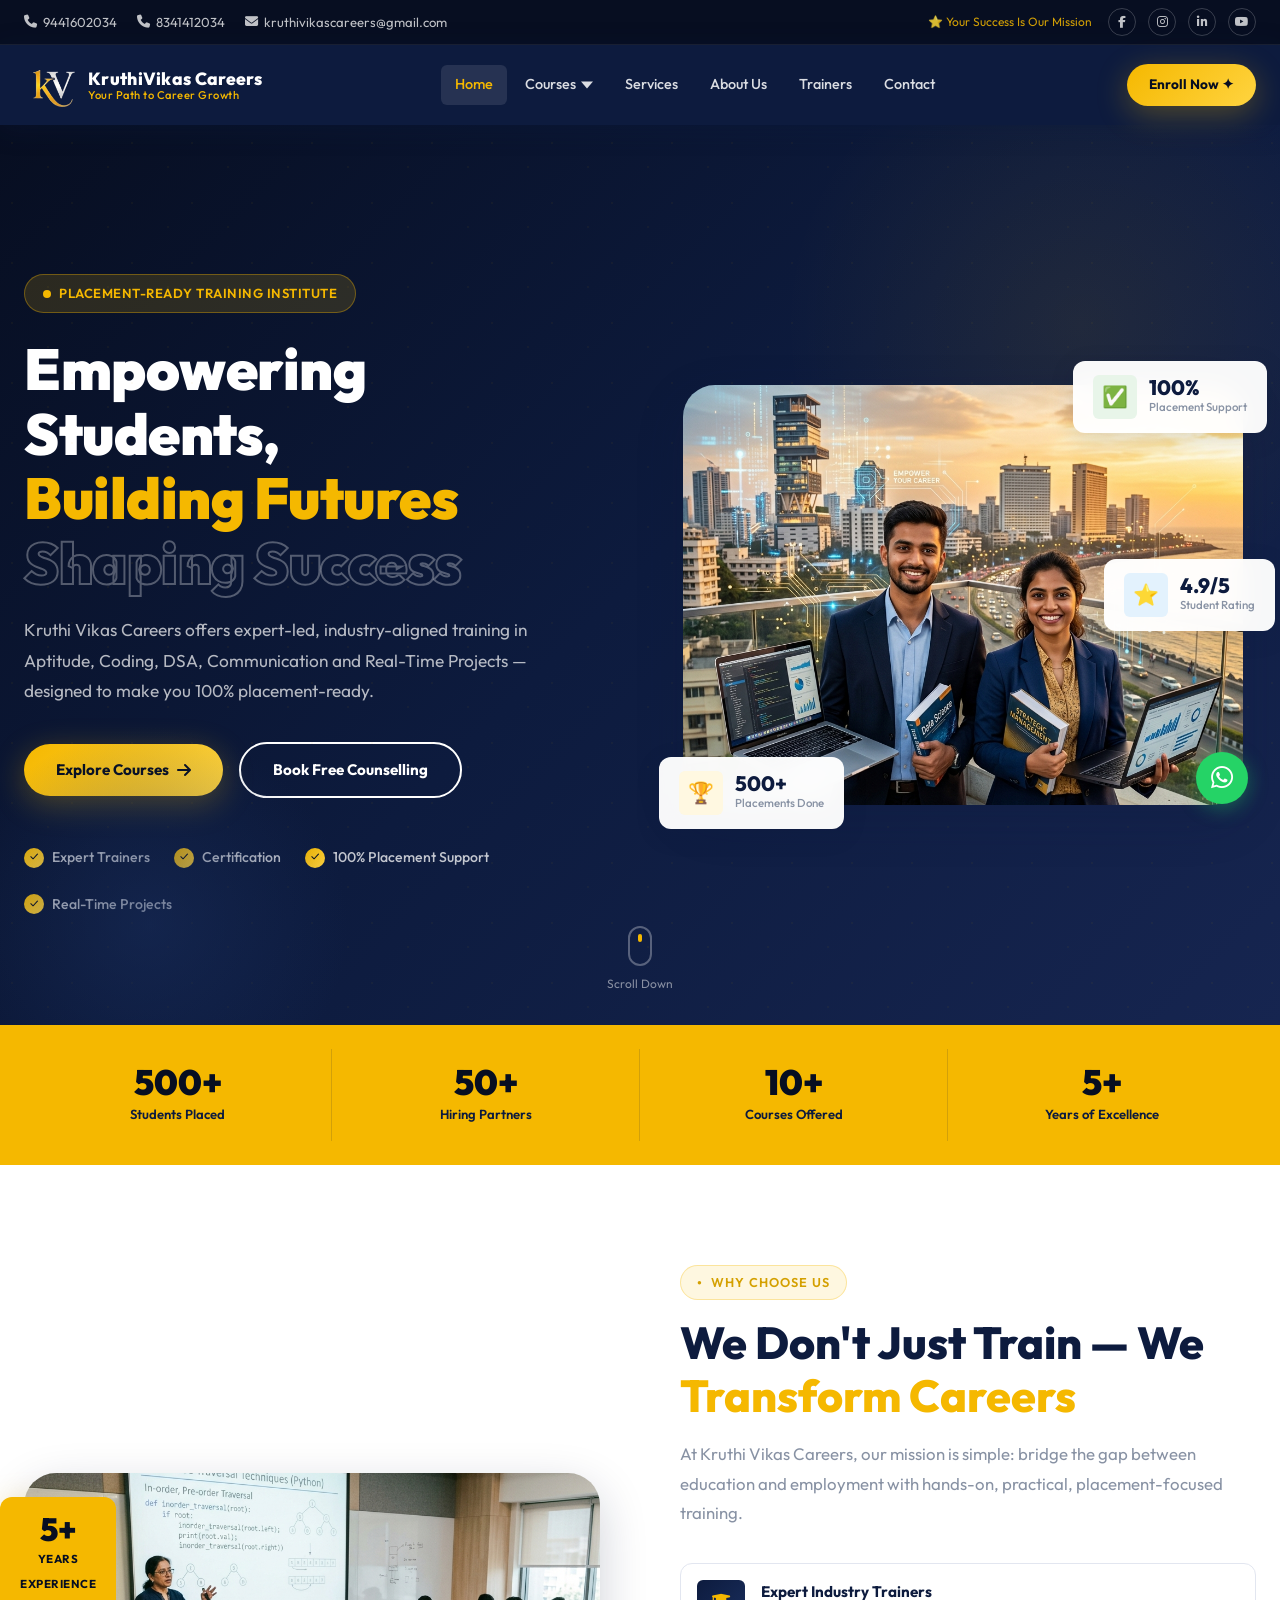
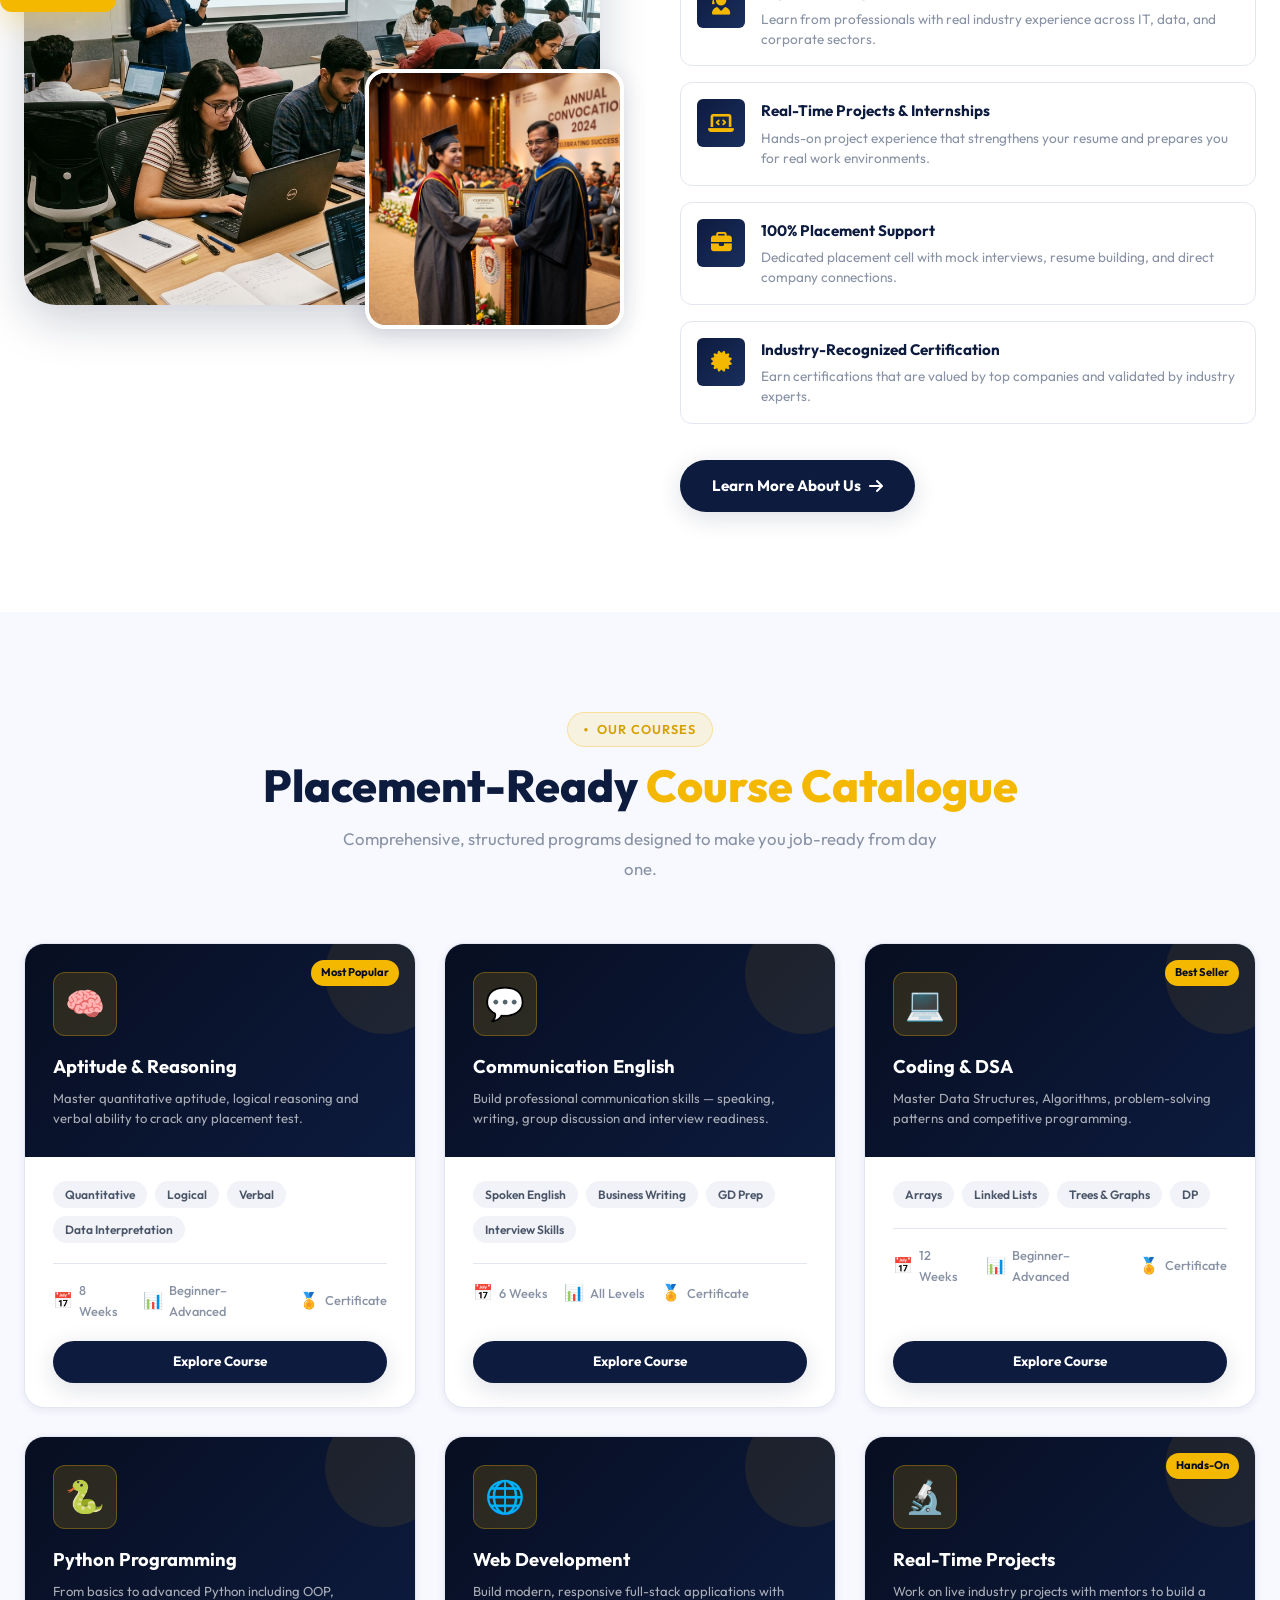
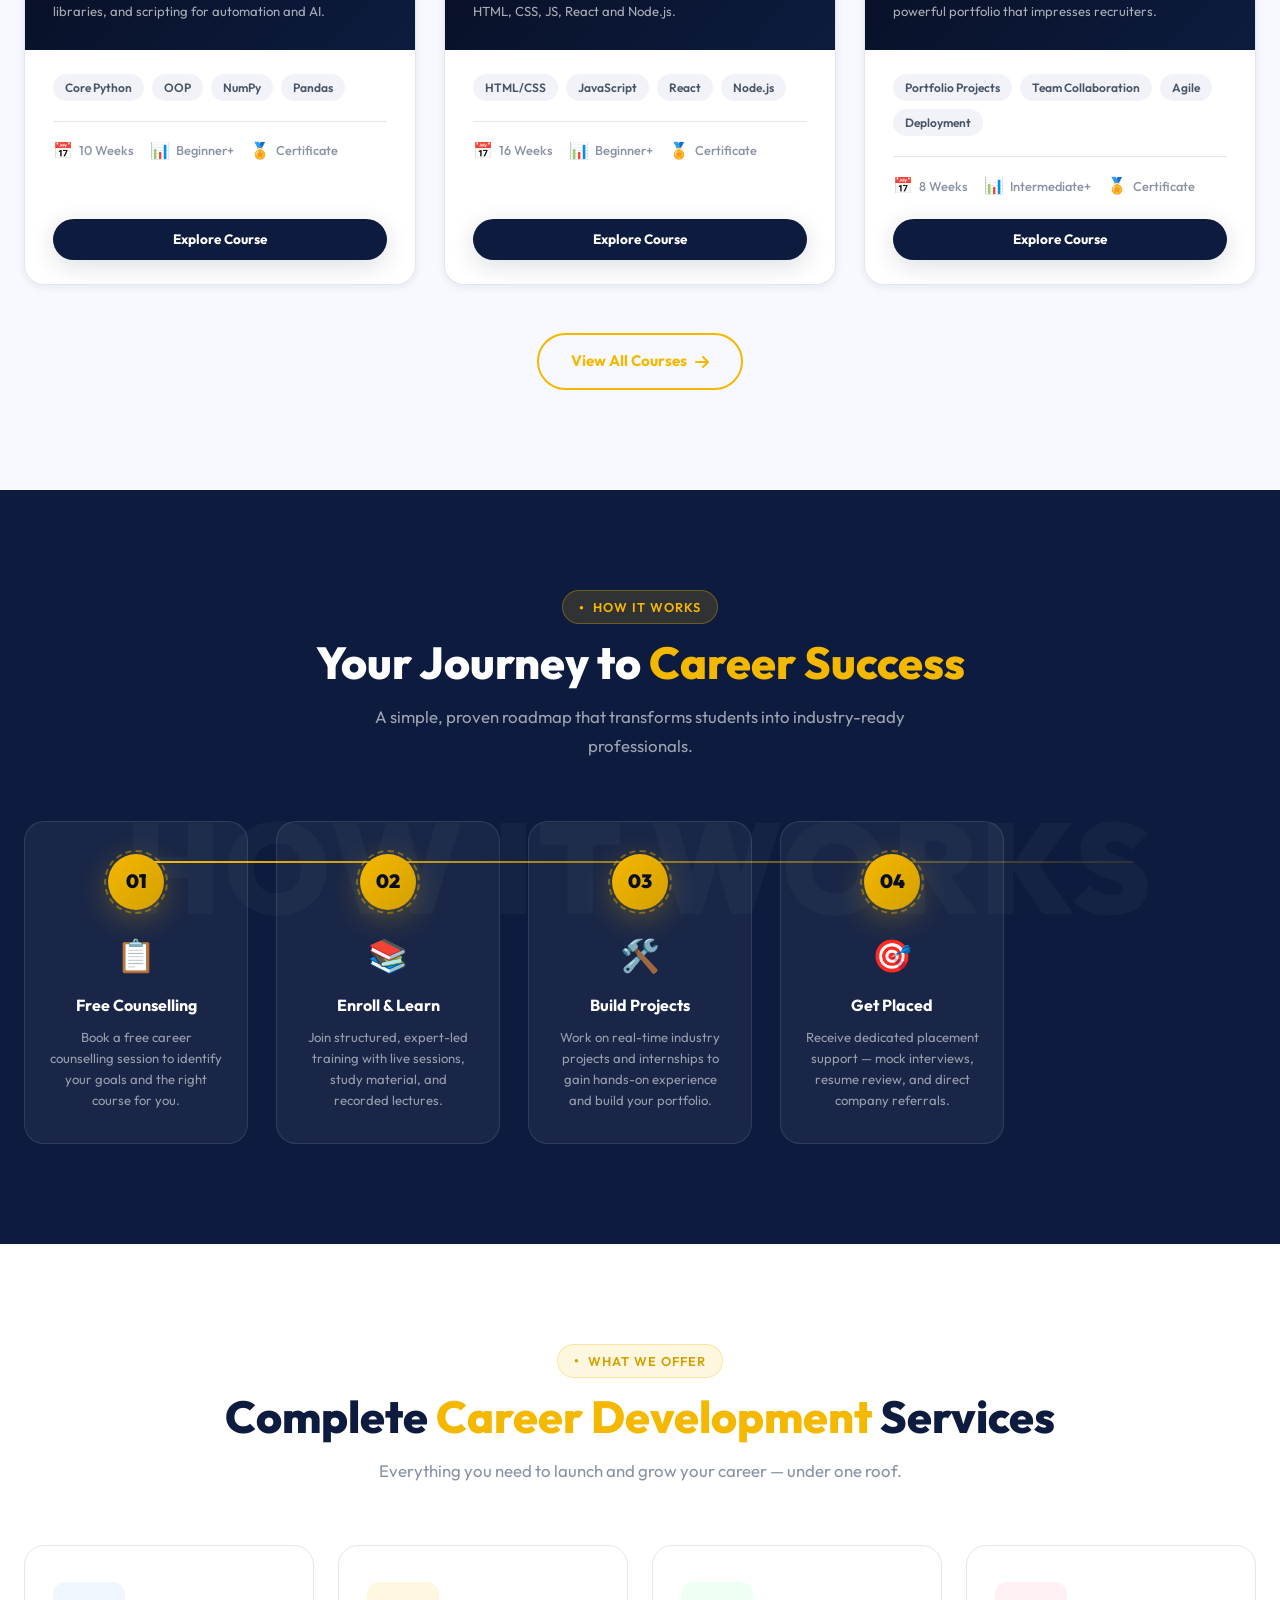
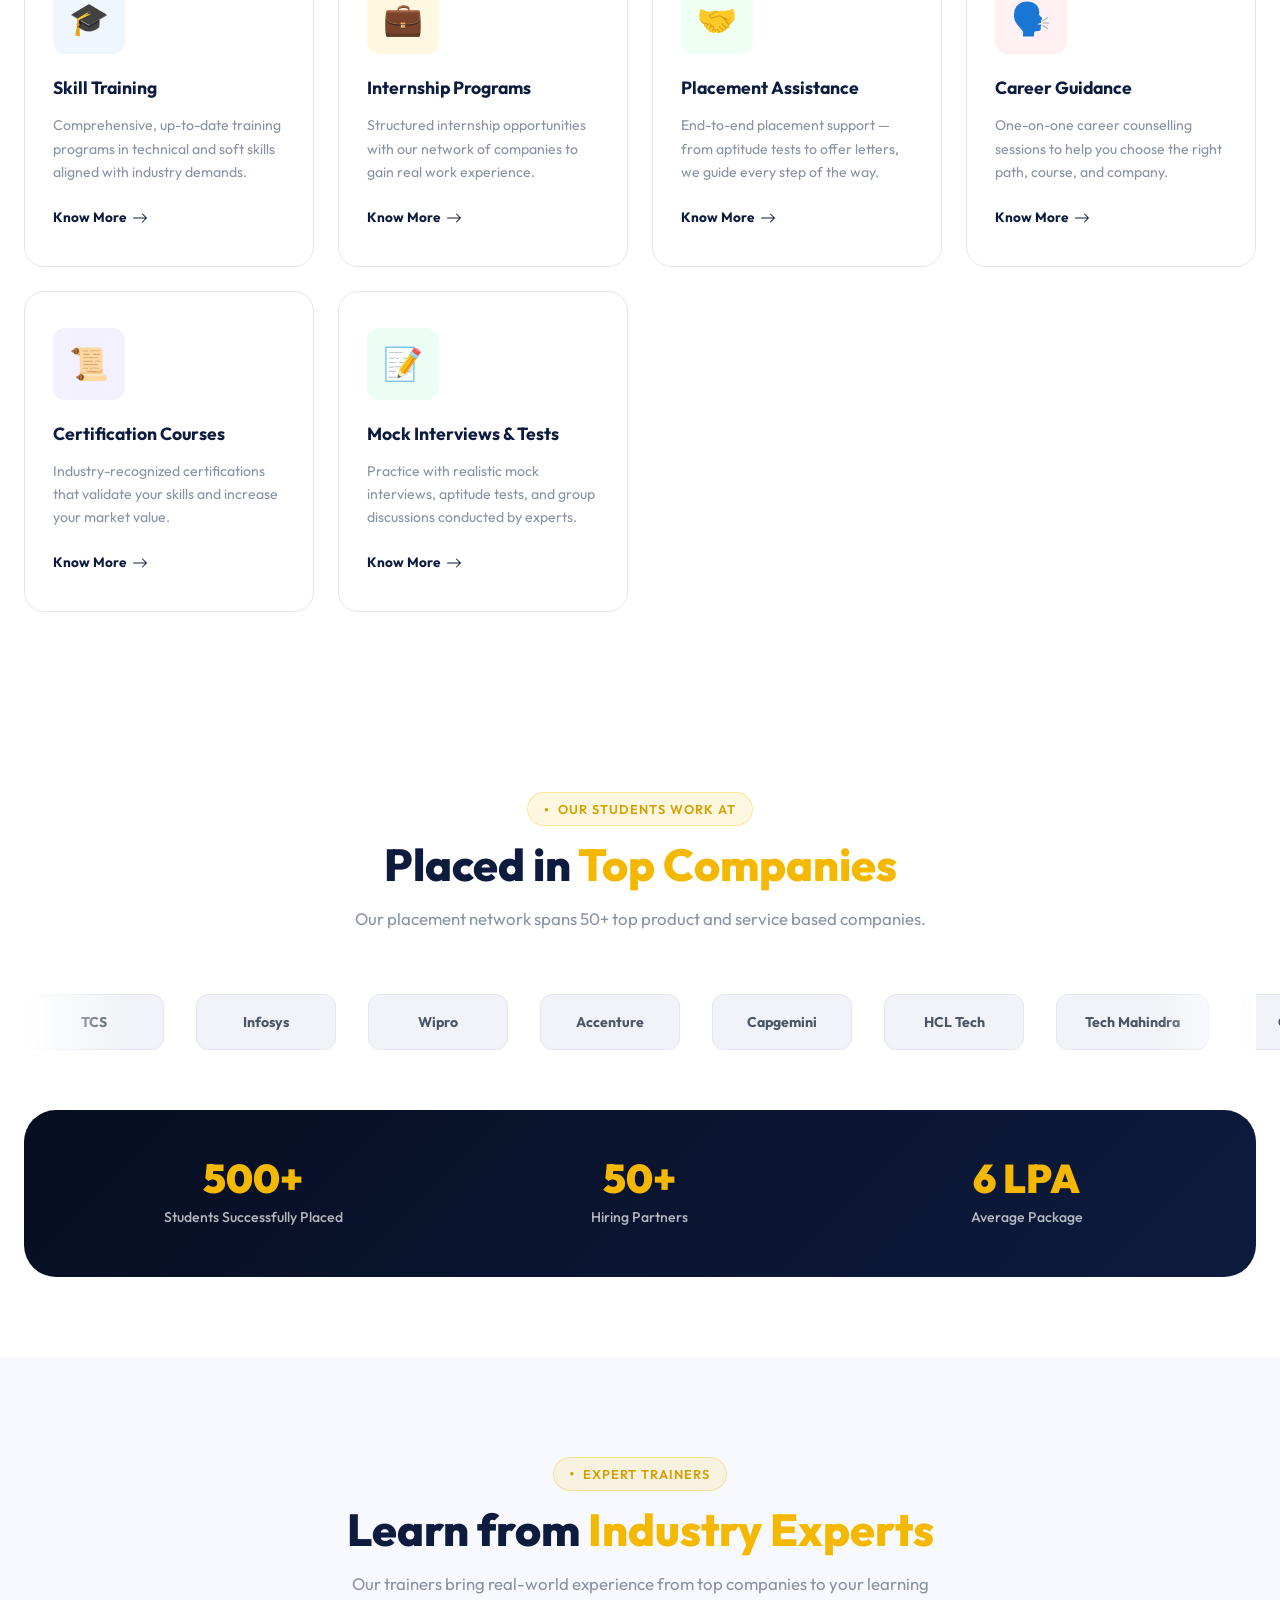
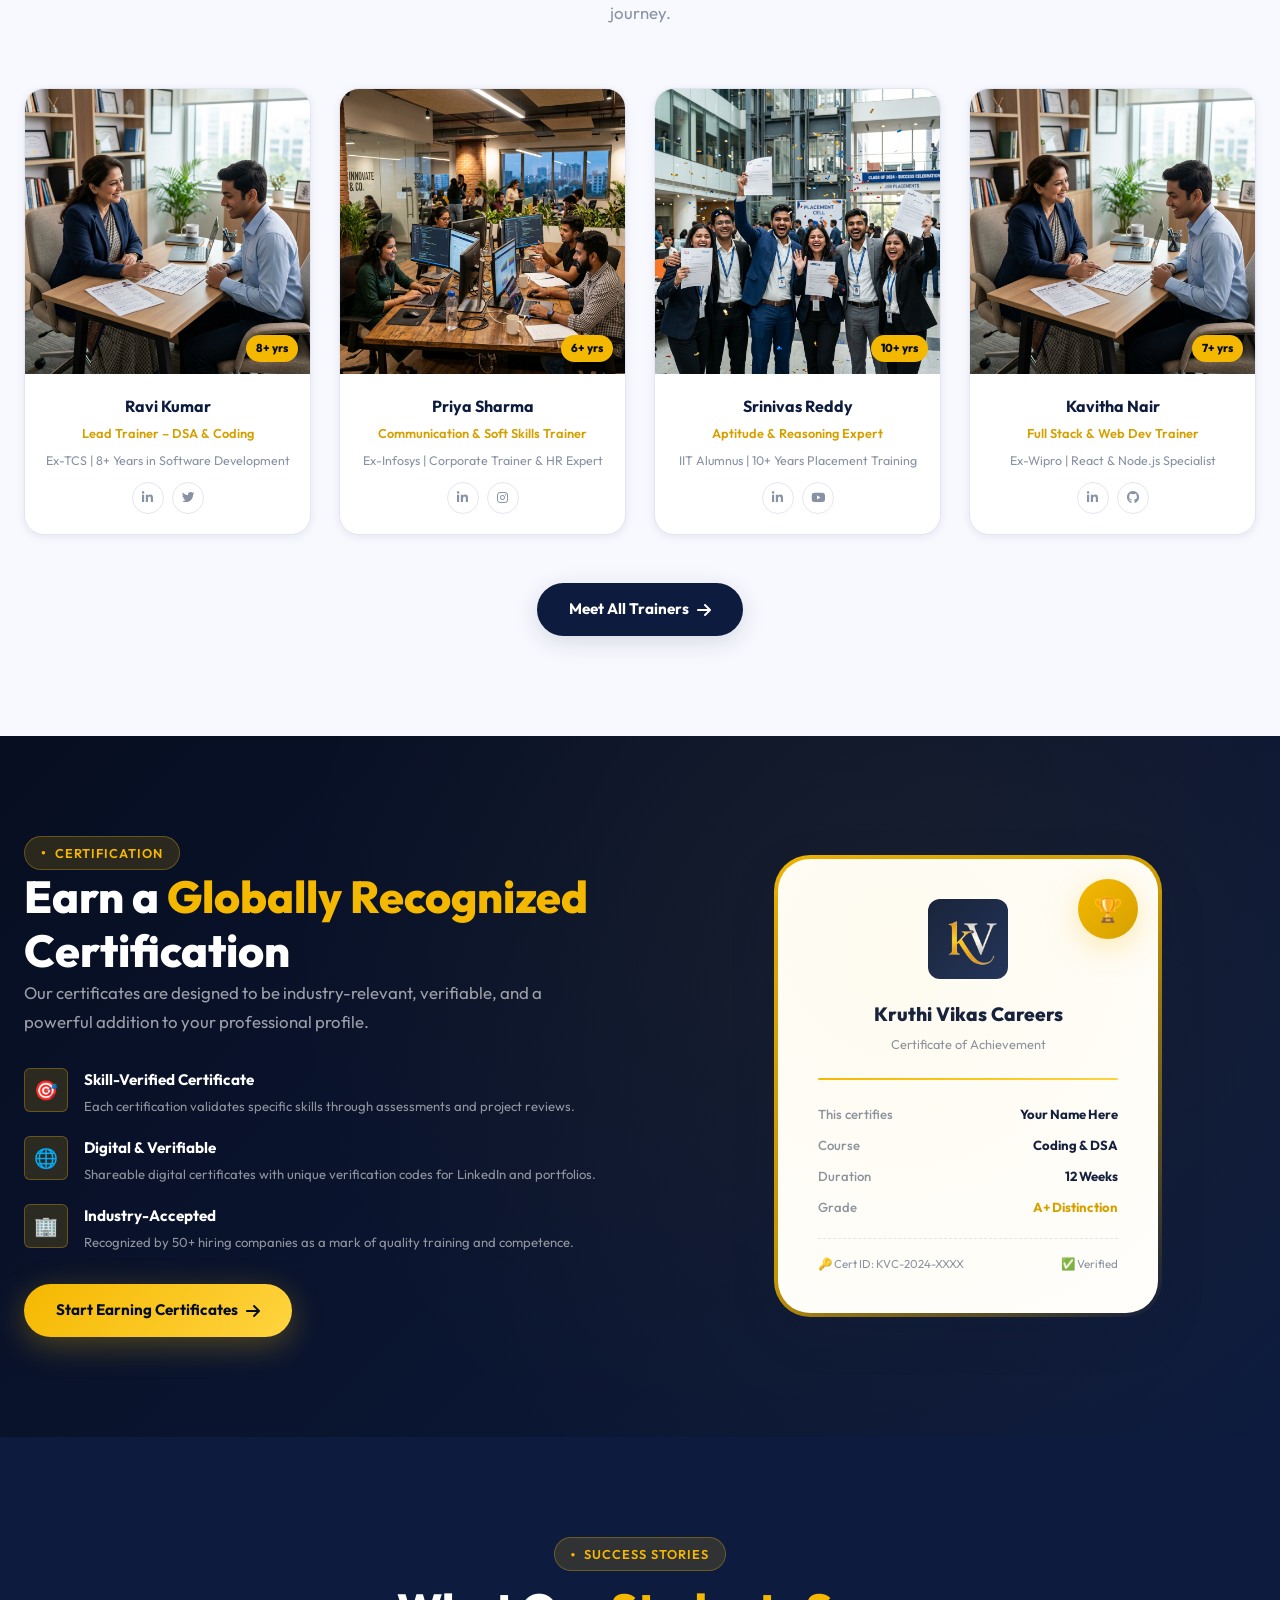
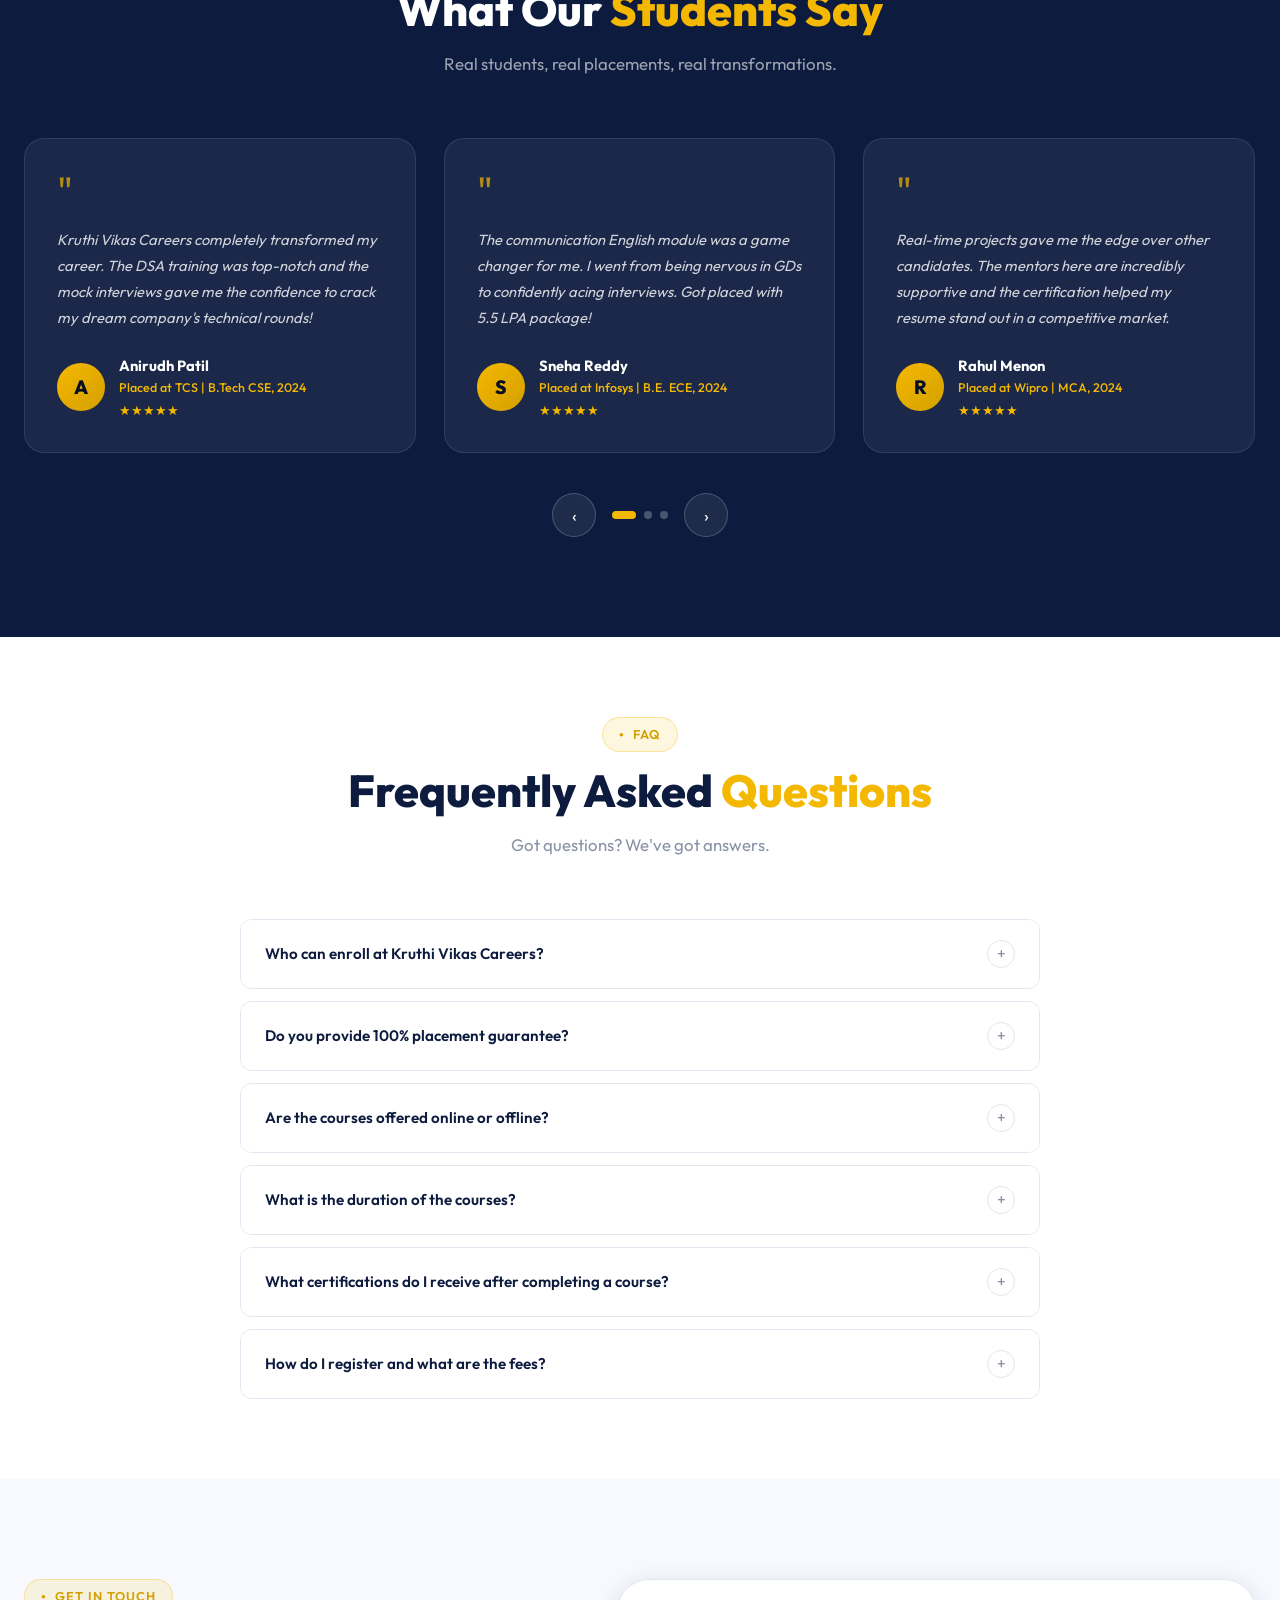
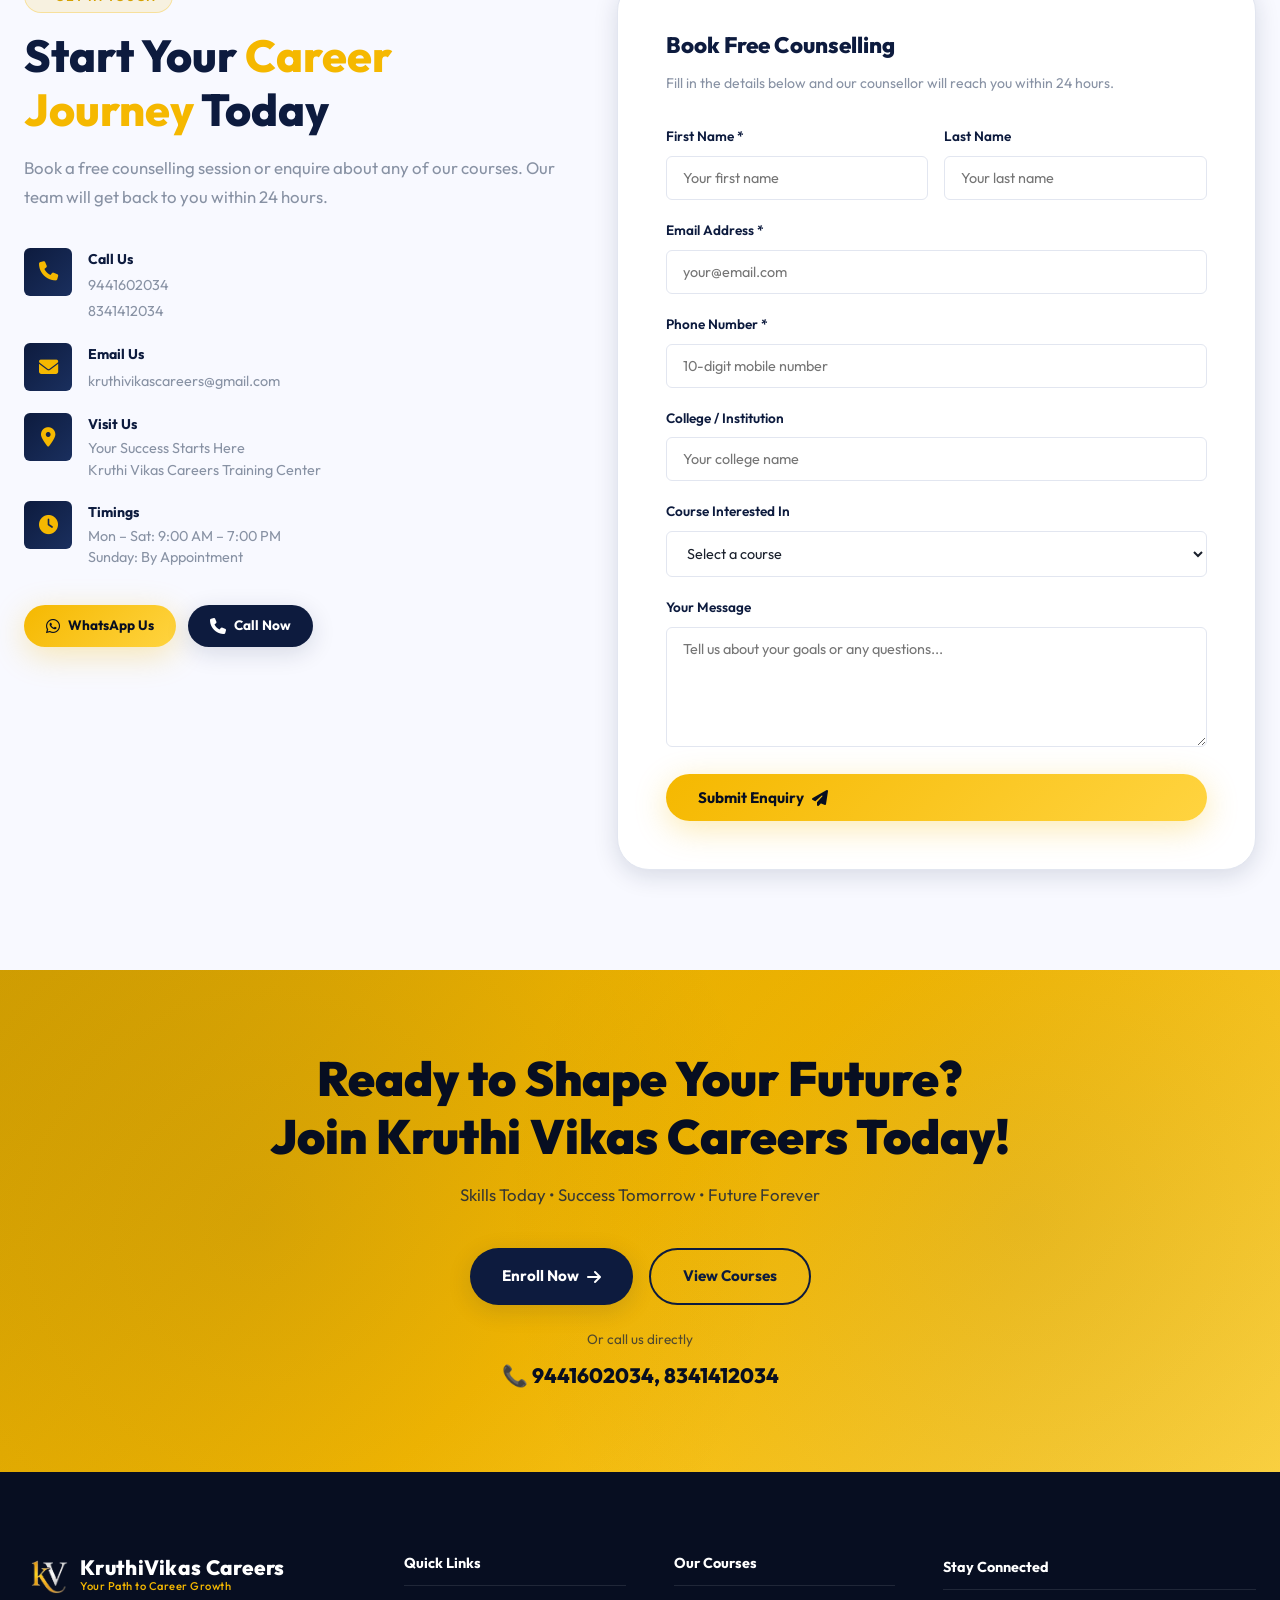
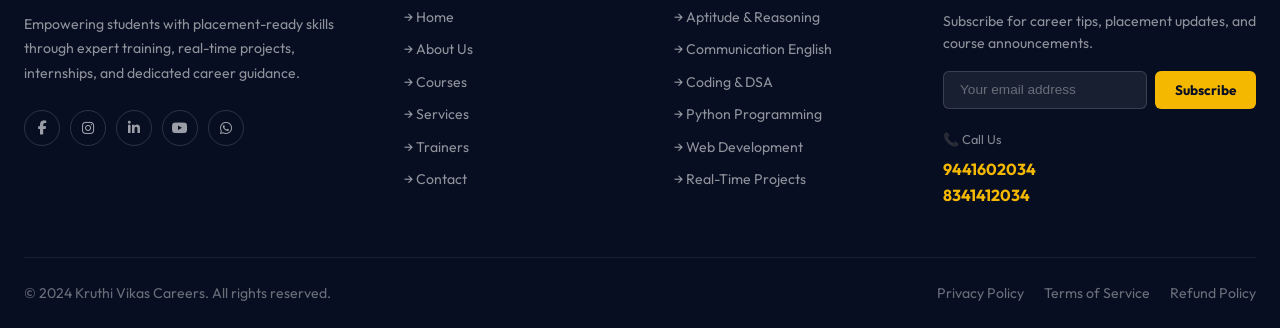
==== commit 20535a0a: "Logo Updated" ====
--- a/index.html
+++ b/index.html
@@ -38,7 +38,7 @@
     <div class="nav-inner">
       <!-- Logo -->
       <a href="index.html" class="nav-logo">
-        <div class="logo-icon">KV</div>
+        <div class="logo-icon"><img src="assets/46ccb9069b9841e4b9cde6049a14264a.png" alt="KV Logo" /></div>
         <div class="logo-text">
           <span class="name">KruthiVikas Careers</span>
           <span class="tagline">Your Path to Career Growth</span>
@@ -83,7 +83,7 @@
 <div class="mobile-nav" id="mobileNav">
   <div class="mobile-nav-header">
     <a href="index.html" class="nav-logo">
-      <div class="logo-icon" style="width:40px;height:40px;font-size:1.1rem;">KV</div>
+      <div class="logo-icon" style="width:40px;height:40px;"><img src="assets/46ccb9069b9841e4b9cde6049a14264a.png" alt="KV Logo" /></div>
       <div class="logo-text"><span class="name">KruthiVikas Careers</span></div>
     </a>
     <button class="mobile-nav-close" id="mobileNavClose">✕</button>
@@ -697,7 +697,7 @@
       <div class="cert-img-wrap fade-up fade-up-delay-1">
         <div class="cert-card">
           <div class="cert-stamp">🏆</div>
-          <div class="cert-logo-area">KV</div>
+          <div class="cert-logo-area"><img src="assets/46ccb9069b9841e4b9cde6049a14264a.png" alt="KV Logo" style="width:60px;height:60px;object-fit:contain;" /></div>
           <h3>Kruthi Vikas Careers</h3>
           <p class="cert-sub">Certificate of Achievement</p>
           <div class="cert-divider"></div>
@@ -1020,7 +1020,7 @@
       <!-- Brand -->
       <div class="footer-brand">
         <a href="index.html" class="nav-logo">
-          <div class="logo-icon" style="width:44px;height:44px;font-size:1.2rem;">KV</div>
+          <div class="logo-icon" style="width:44px;height:44px;"><img src="assets/46ccb9069b9841e4b9cde6049a14264a.png" alt="KV Logo" /></div>
           <div class="logo-text">
             <span class="name">KruthiVikas Careers</span>
             <span class="tagline" style="color:var(--gold);">Your Path to Career Growth</span>
--- a/assets/style.css
+++ b/assets/style.css
@@ -209,13 +209,16 @@
 .nav-logo { display: flex; align-items: center; gap: 12px; flex-shrink: 0; }
 .nav-logo .logo-icon {
   width: 52px; height: 52px;
-  background: linear-gradient(135deg, var(--gold), var(--gold-dark));
   border-radius: var(--radius-md);
   display: grid; place-items: center;
-  font-size: 1.5rem;
-  font-weight: 900;
-  color: var(--navy-dark);
-  box-shadow: var(--shadow-gold);
+  overflow: hidden;
+  flex-shrink: 0;
+}
+.nav-logo .logo-icon img {
+  width: 100%;
+  height: 100%;
+  object-fit: contain;
+  display: block;
 }
 .nav-logo .logo-text { line-height: 1.2; }
 .nav-logo .logo-text .name {
